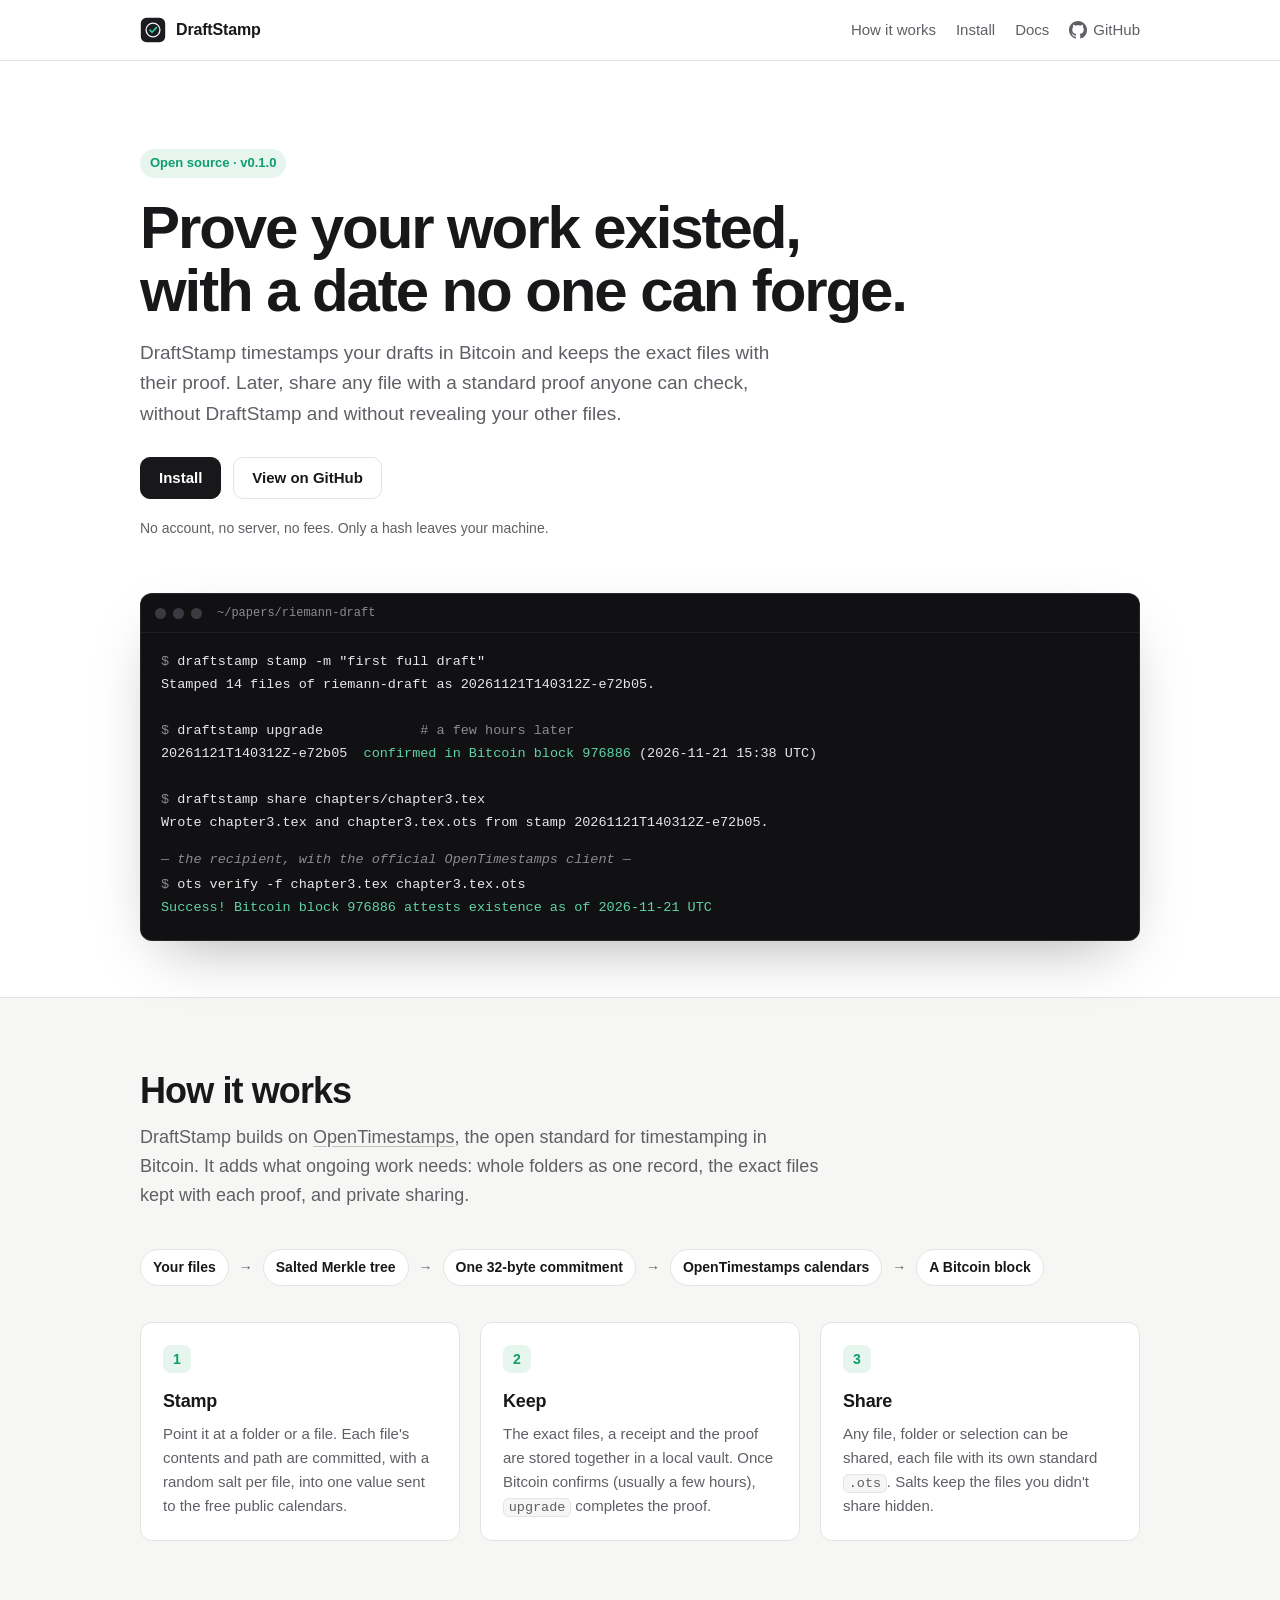
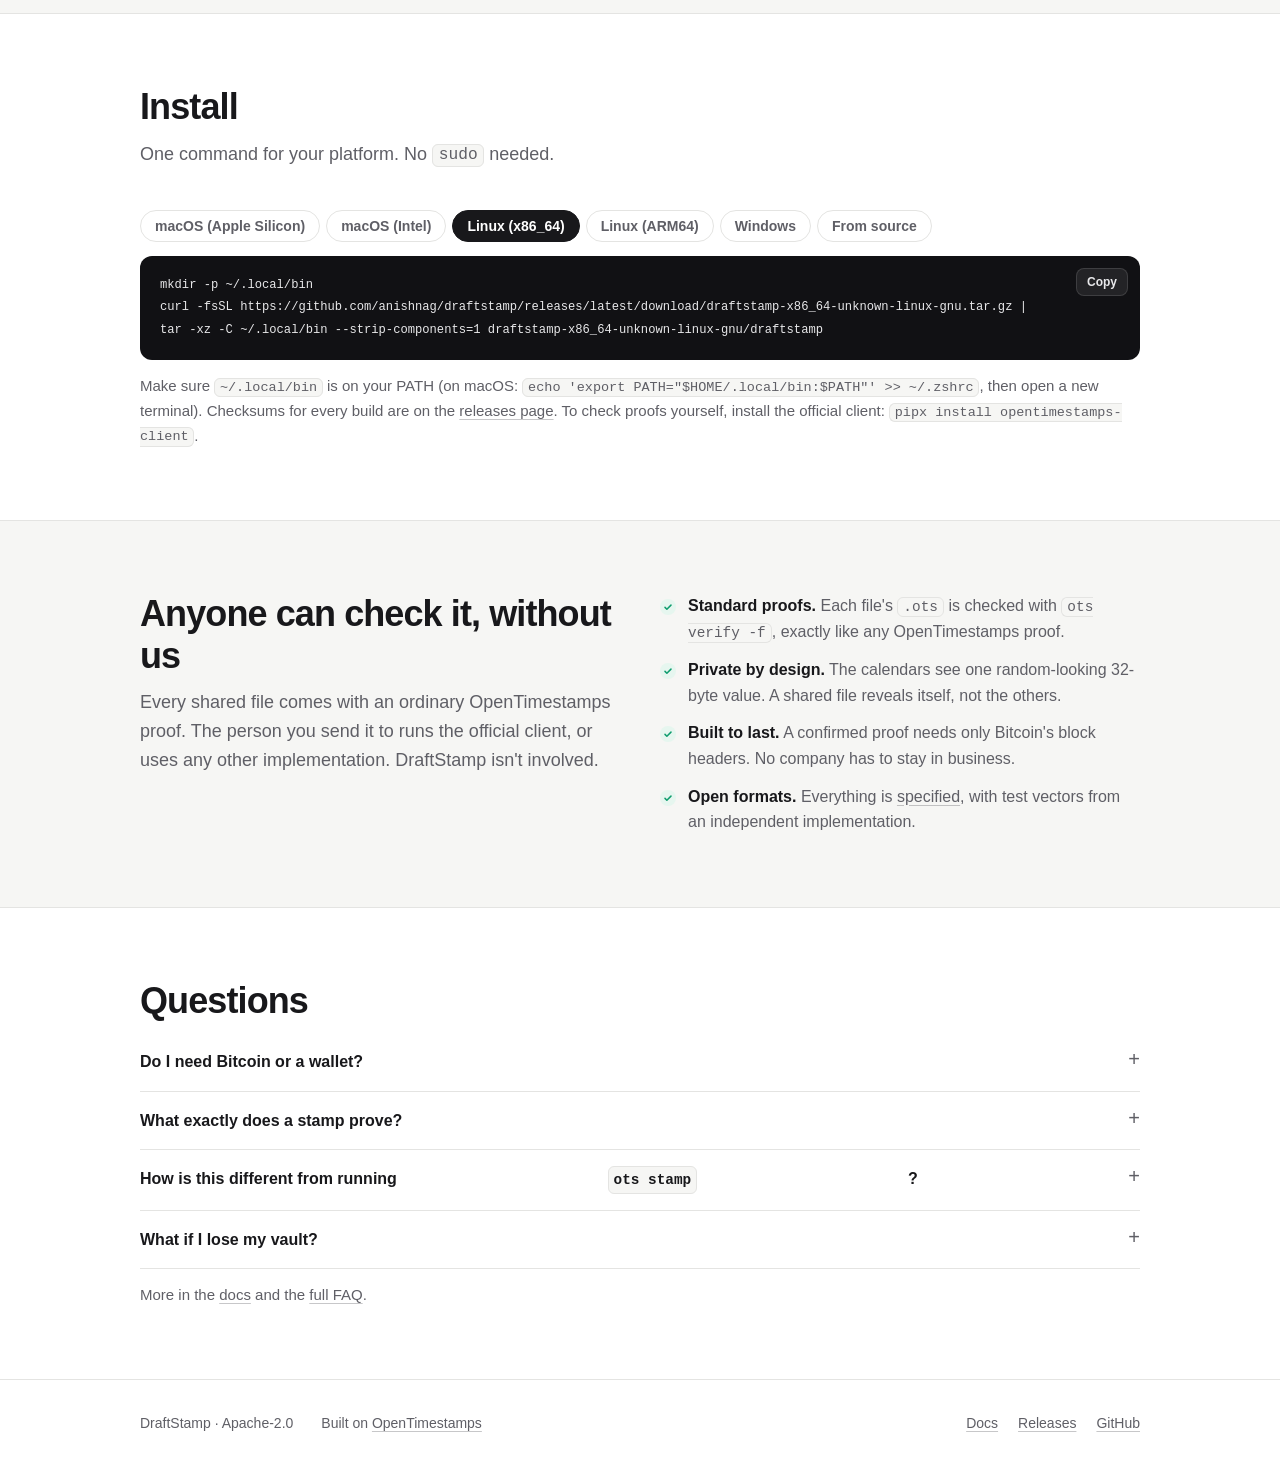
==== site/index.html @ 0631d702 "Website: a landing page and docs, published with GitHub Pages - site/index.html: what it does, a ter" ====
<!doctype html>
<html lang="en">
<head>
  <meta charset="utf-8">
  <meta name="viewport" content="width=device-width, initial-scale=1">
  <title>DraftStamp: prove your work existed</title>
  <meta name="description" content="DraftStamp timestamps your drafts in Bitcoin via OpenTimestamps, keeps the exact files with their proof, and lets you share any file with a standard .ots proof anyone can check.">
  <link rel="icon" href="icon.svg" type="image/svg+xml">
  <link rel="stylesheet" href="style.css">
</head>
<body>

<header class="site-header">
  <div class="wrap">
    <a class="brand" href="./">
      <img src="icon.svg" alt="" width="26" height="26">
      DraftStamp
    </a>
    <nav class="nav">
      <a href="#how" class="hide-sm">How it works</a>
      <a href="#install">Install</a>
      <a href="docs.html">Docs</a>
      <a class="gh" href="https://github.com/anishnag/draftstamp">
        <svg viewBox="0 0 16 16" fill="currentColor" aria-hidden="true"><path d="M8 0C3.58 0 0 3.58 0 8c0 3.54 2.29 6.53 5.47 7.59.4.07.55-.17.55-.38 0-.19-.01-.82-.01-1.49-2.01.37-2.53-.49-2.69-.94-.09-.23-.48-.94-.82-1.13-.28-.15-.68-.52-.01-.53.63-.01 1.08.58 1.23.82.72 1.21 1.87.87 2.33.66.07-.52.28-.87.51-1.07-1.78-.2-3.64-.89-3.64-3.95 0-.87.31-1.59.82-2.15-.08-.2-.36-1.02.08-2.12 0 0 .67-.21 2.2.82.64-.18 1.32-.27 2-.27.68 0 1.36.09 2 .27 1.53-1.04 2.2-.82 2.2-.82.44 1.1.16 1.92.08 2.12.51.56.82 1.27.82 2.15 0 3.07-1.87 3.75-3.65 3.95.29.25.54.73.54 1.48 0 1.07-.01 1.93-.01 2.2 0 .21.15.46.55.38A8.013 8.013 0 0016 8c0-4.42-3.58-8-8-8z"/></svg>
        <span class="gh-label">GitHub</span>
      </a>
    </nav>
  </div>
</header>

<main>
  <section class="hero">
    <div class="wrap">
      <div>
        <span class="eyebrow">Open source · v0.1.0</span>
        <h1>Prove your work existed,<br>with a date no one can forge.</h1>
        <p class="lede">DraftStamp timestamps your drafts in Bitcoin and keeps the exact files with their proof. Later, share any file with a standard proof anyone can check, without DraftStamp and without revealing your other files.</p>
        <div class="ctas">
          <a class="btn primary" href="#install">Install</a>
          <a class="btn" href="https://github.com/anishnag/draftstamp">View on GitHub</a>
        </div>
        <p class="fineprint">No account, no server, no fees. Only a hash leaves your machine.</p>
      </div>

      <div class="terminal" role="img" aria-label="A terminal session: stamping a project, upgrading the proof once Bitcoin confirms, sharing one file, and verifying it with the official OpenTimestamps client.">
        <div class="terminal-bar"><i></i><i></i><i></i><span>~/papers/riemann-draft</span></div>
<pre><span class="p">$ </span>draftstamp stamp -m "first full draft"
Stamped 14 files of riemann-draft as 20261121T140312Z-e72b05.

<span class="p">$ </span>draftstamp upgrade            <span class="c"># a few hours later</span>
20261121T140312Z-e72b05  <span class="ok">confirmed in Bitcoin block 976886</span> (2026-11-21 15:38 UTC)

<span class="p">$ </span>draftstamp share chapters/chapter3.tex
Wrote chapter3.tex and chapter3.tex.ots from stamp 20261121T140312Z-e72b05.
<span class="who">— the recipient, with the official OpenTimestamps client —</span><span class="p">$ </span>ots verify -f chapter3.tex chapter3.tex.ots
<span class="ok">Success! Bitcoin block 976886 attests existence as of 2026-11-21 UTC</span></pre>
      </div>
    </div>
  </section>

  <section class="soft" id="how">
    <div class="wrap">
      <h2>How it works</h2>
      <p class="section-lede">DraftStamp builds on <a href="https://opentimestamps.org">OpenTimestamps</a>, the open standard for timestamping in Bitcoin. It adds what ongoing work needs: whole folders as one record, the exact files kept with each proof, and private sharing.</p>
      <div class="flow" aria-label="Your files, a salted Merkle tree, one commitment, the OpenTimestamps calendars, a Bitcoin block">
        <span>Your files</span><b>→</b><span>Salted Merkle tree</span><b>→</b><span>One 32-byte commitment</span><b>→</b><span>OpenTimestamps calendars</span><b>→</b><span>A Bitcoin block</span>
      </div>
      <div class="grid-3">
        <div class="card">
          <div class="num">1</div>
          <h3>Stamp</h3>
          <p>Point it at a folder or a file. Each file's contents and path are committed, with a random salt per file, into one value sent to the free public calendars.</p>
        </div>
        <div class="card">
          <div class="num">2</div>
          <h3>Keep</h3>
          <p>The exact files, a receipt and the proof are stored together in a local vault. Once Bitcoin confirms (usually a few hours), <code>upgrade</code> completes the proof.</p>
        </div>
        <div class="card">
          <div class="num">3</div>
          <h3>Share</h3>
          <p>Any file, folder or selection can be shared, each file with its own standard <code>.ots</code>. Salts keep the files you didn't share hidden.</p>
        </div>
      </div>
    </div>
  </section>

  <section id="install">
    <div class="wrap">
      <h2>Install</h2>
      <p class="section-lede">One command for your platform. No <code>sudo</code> needed.</p>

      <div class="tabs" role="tablist" aria-label="Platform">
        <button class="tab" role="tab" data-panel="mac-arm">macOS (Apple Silicon)</button>
        <button class="tab" role="tab" data-panel="mac-intel">macOS (Intel)</button>
        <button class="tab" role="tab" data-panel="linux-x64">Linux (x86_64)</button>
        <button class="tab" role="tab" data-panel="linux-arm">Linux (ARM64)</button>
        <button class="tab" role="tab" data-panel="windows">Windows</button>
        <button class="tab" role="tab" data-panel="source">From source</button>
      </div>

      <div class="panel" id="mac-arm" role="tabpanel">
        <div class="codeblock"><button class="copy">Copy</button><pre><code>mkdir -p ~/.local/bin
curl -fsSL https://github.com/anishnag/draftstamp/releases/latest/download/draftstamp-aarch64-apple-darwin.tar.gz | tar -xz -C ~/.local/bin --strip-components=1 draftstamp-aarch64-apple-darwin/draftstamp</code></pre></div>
      </div>
      <div class="panel" id="mac-intel" role="tabpanel" hidden>
        <div class="codeblock"><button class="copy">Copy</button><pre><code>mkdir -p ~/.local/bin
curl -fsSL https://github.com/anishnag/draftstamp/releases/latest/download/draftstamp-x86_64-apple-darwin.tar.gz | tar -xz -C ~/.local/bin --strip-components=1 draftstamp-x86_64-apple-darwin/draftstamp</code></pre></div>
      </div>
      <div class="panel" id="linux-x64" role="tabpanel" hidden>
        <div class="codeblock"><button class="copy">Copy</button><pre><code>mkdir -p ~/.local/bin
curl -fsSL https://github.com/anishnag/draftstamp/releases/latest/download/draftstamp-x86_64-unknown-linux-gnu.tar.gz | tar -xz -C ~/.local/bin --strip-components=1 draftstamp-x86_64-unknown-linux-gnu/draftstamp</code></pre></div>
      </div>
      <div class="panel" id="linux-arm" role="tabpanel" hidden>
        <div class="codeblock"><button class="copy">Copy</button><pre><code>mkdir -p ~/.local/bin
curl -fsSL https://github.com/anishnag/draftstamp/releases/latest/download/draftstamp-aarch64-unknown-linux-gnu.tar.gz | tar -xz -C ~/.local/bin --strip-components=1 draftstamp-aarch64-unknown-linux-gnu/draftstamp</code></pre></div>
      </div>
      <div class="panel" id="windows" role="tabpanel" hidden>
        <p class="note" style="margin-top:0">Download <a href="https://github.com/anishnag/draftstamp/releases/latest/download/draftstamp-x86_64-pc-windows-msvc.zip">draftstamp-x86_64-pc-windows-msvc.zip</a>, unzip it, and put <code>draftstamp.exe</code> in a folder on your PATH.</p>
      </div>
      <div class="panel" id="source" role="tabpanel" hidden>
        <div class="codeblock"><button class="copy">Copy</button><pre><code>cargo install --locked --git https://github.com/anishnag/draftstamp draftstamp-cli</code></pre></div>
        <p class="note">Needs Rust 1.89 or newer.</p>
      </div>

      <p class="note">Make sure <code>~/.local/bin</code> is on your PATH (on macOS: <code>echo 'export PATH="$HOME/.local/bin:$PATH"' &gt;&gt; ~/.zshrc</code>, then open a new terminal). Checksums for every build are on the <a href="https://github.com/anishnag/draftstamp/releases/latest">releases page</a>. To check proofs yourself, install the official client: <code>pipx install opentimestamps-client</code>.</p>
    </div>
  </section>

  <section class="soft">
    <div class="wrap split">
      <div>
        <h2>Anyone can check it, without us</h2>
        <p class="section-lede" style="margin-bottom:0">Every shared file comes with an ordinary OpenTimestamps proof. The person you send it to runs the official client, or uses any other implementation. DraftStamp isn't involved.</p>
      </div>
      <ul class="checks">
        <li><strong>Standard proofs.</strong> Each file's <code>.ots</code> is checked with <code>ots verify -f</code>, exactly like any OpenTimestamps proof.</li>
        <li><strong>Private by design.</strong> The calendars see one random-looking 32-byte value. A shared file reveals itself, not the others.</li>
        <li><strong>Built to last.</strong> A confirmed proof needs only Bitcoin's block headers. No company has to stay in business.</li>
        <li><strong>Open formats.</strong> Everything is <a href="https://github.com/anishnag/draftstamp/tree/main/spec">specified</a>, with test vectors from an independent implementation.</li>
      </ul>
    </div>
  </section>

  <section>
    <div class="wrap">
      <h2>Questions</h2>
      <details>
        <summary>Do I need Bitcoin or a wallet?</summary>
        <p>No. The OpenTimestamps calendars are free public services that batch everyone's timestamps into Bitcoin transactions they pay for.</p>
      </details>
      <details>
        <summary>What exactly does a stamp prove?</summary>
        <p>That these exact bytes existed by the time of a Bitcoin block, give or take a couple of hours. It shows possession at a time, not authorship.</p>
      </details>
      <details>
        <summary>How is this different from running <code>ots stamp</code>?</summary>
        <p>DraftStamp's proofs work with the official client. It adds the workflow around them: whole folders as one record with each file's path bound in, the exact files kept with each proof, project history, and private sharing of any file or folder.</p>
      </details>
      <details>
        <summary>What if I lose my vault?</summary>
        <p>You lose the proofs you hadn't shared or exported, since a proof is only useful next to the exact files. Keep <code>~/.dsvault</code> in your backups.</p>
      </details>
      <p class="note">More in the <a href="docs.html">docs</a> and the <a href="https://github.com/anishnag/draftstamp/blob/main/docs/FAQ.md">full FAQ</a>.</p>
    </div>
  </section>
</main>

<footer class="site-footer">
  <div class="wrap">
    <span>DraftStamp · Apache-2.0</span>
    <span>Built on <a href="https://opentimestamps.org">OpenTimestamps</a></span>
    <div class="right">
      <a href="docs.html">Docs</a>
      <a href="https://github.com/anishnag/draftstamp/releases/latest">Releases</a>
      <a href="https://github.com/anishnag/draftstamp">GitHub</a>
    </div>
  </div>
</footer>

<script src="site.js"></script>
</body>
</html>
---- site/style.css ----
/* DraftStamp site: no external fonts, scripts or trackers. */

:root {
  --bg: #ffffff;
  --bg-soft: #f6f6f4;
  --fg: #18181b;
  --muted: #5f5f66;
  --line: #e4e4e2;
  --accent: #0f9d6e;
  --accent-soft: #e6f6ef;
  --code-bg: #111114;
  --code-fg: #e8e8ea;
  --code-muted: #8a8a93;
  --code-ok: #5fd3a5;
  --radius: 12px;
  --sans: ui-sans-serif, -apple-system, BlinkMacSystemFont, "Segoe UI", Inter, Roboto, "Helvetica Neue", Arial, sans-serif;
  --mono: ui-monospace, "SF Mono", SFMono-Regular, Menlo, Consolas, "Liberation Mono", monospace;
  color-scheme: light;
}

@media (prefers-color-scheme: dark) {
  :root {
    --bg: #0d0d0f;
    --bg-soft: #151518;
    --fg: #ececee;
    --muted: #a0a0a8;
    --line: #26262b;
    --accent: #3ccf96;
    --accent-soft: #10261d;
    --code-bg: #0a0a0c;
    color-scheme: dark;
  }
}

* { box-sizing: border-box; }

html { -webkit-text-size-adjust: 100%; scroll-behavior: smooth; }

body {
  margin: 0;
  background: var(--bg);
  color: var(--fg);
  font: 16px/1.6 var(--sans);
  -webkit-font-smoothing: antialiased;
}

a { color: inherit; text-decoration-color: color-mix(in srgb, currentColor 35%, transparent); text-underline-offset: 3px; }
a:hover { text-decoration-color: currentColor; }

code, pre, kbd { font-family: var(--mono); font-size: 0.9em; }
:not(pre) > code { background: var(--bg-soft); border: 1px solid var(--line); border-radius: 6px; padding: 0.08em 0.35em; }

.wrap { max-width: 1040px; margin: 0 auto; padding: 0 20px; }

/* Header */
.site-header {
  position: sticky; top: 0; z-index: 10;
  background: color-mix(in srgb, var(--bg) 85%, transparent);
  backdrop-filter: saturate(180%) blur(12px);
  border-bottom: 1px solid var(--line);
}
.site-header .wrap { display: flex; align-items: center; gap: 24px; height: 60px; }
.brand { display: flex; align-items: center; gap: 10px; font-weight: 650; letter-spacing: -0.01em; text-decoration: none; }
.brand svg { width: 26px; height: 26px; }
.nav { display: flex; gap: 20px; margin-left: auto; align-items: center; font-size: 15px; }
.nav a { text-decoration: none; color: var(--muted); }
.nav a:hover, .nav a[aria-current="page"] { color: var(--fg); }
.gh { display: inline-flex; align-items: center; gap: 6px; }
.gh svg { width: 18px; height: 18px; }

/* Buttons */
.btn {
  display: inline-flex; align-items: center; gap: 8px;
  height: 42px; padding: 0 18px; border-radius: 10px;
  font-weight: 600; font-size: 15px; text-decoration: none;
  border: 1px solid var(--line); background: var(--bg);
}
.btn.primary { background: var(--fg); color: var(--bg); border-color: var(--fg); }
.btn:hover { filter: brightness(1.06); }
.btn svg { width: 18px; height: 18px; }

/* Hero */
.hero { padding: 88px 0 56px; }
.hero .wrap { display: grid; grid-template-columns: minmax(0, 1fr); gap: 40px; }
.eyebrow { display: inline-flex; align-items: center; gap: 8px; font-size: 13px; font-weight: 600; color: var(--accent); background: var(--accent-soft); padding: 4px 10px; border-radius: 999px; }
h1 { font-size: clamp(38px, 6vw, 60px); line-height: 1.05; letter-spacing: -0.035em; margin: 18px 0 16px; font-weight: 750; }
.lede { font-size: 19px; color: var(--muted); max-width: 640px; margin: 0 0 28px; }
.ctas { display: flex; flex-wrap: wrap; gap: 12px; }
.fineprint { font-size: 14px; color: var(--muted); margin-top: 18px; }

/* Terminal */
.terminal {
  background: var(--code-bg); color: var(--code-fg);
  border-radius: var(--radius); overflow: hidden;
  border: 1px solid color-mix(in srgb, var(--code-fg) 10%, transparent);
  box-shadow: 0 24px 60px -24px rgba(0,0,0,0.35);
}
.terminal-bar { display: flex; align-items: center; gap: 7px; padding: 12px 14px; border-bottom: 1px solid rgba(255,255,255,0.06); }
.terminal-bar i { width: 11px; height: 11px; border-radius: 50%; background: #3a3a40; display: block; }
.terminal-bar span { margin-left: 8px; font: 12px var(--mono); color: var(--code-muted); }
.terminal pre { margin: 0; padding: 18px 20px 20px; overflow-x: auto; font-size: 13.5px; line-height: 1.7; }
.terminal .p { color: var(--code-muted); user-select: none; }
.terminal .c { color: var(--code-muted); }
.terminal .ok { color: var(--code-ok); }
.terminal .who { display: block; margin: 14px 0 2px; color: var(--code-muted); font-style: italic; }

/* Sections */
section { padding: 72px 0; }
section.soft { background: var(--bg-soft); border-top: 1px solid var(--line); border-bottom: 1px solid var(--line); }
h2 { font-size: clamp(28px, 4vw, 36px); letter-spacing: -0.025em; line-height: 1.15; margin: 0 0 12px; }
.section-lede { color: var(--muted); font-size: 18px; max-width: 680px; margin: 0 0 40px; }
h3 { font-size: 18px; margin: 0 0 6px; letter-spacing: -0.01em; }

.grid-3 { display: grid; grid-template-columns: repeat(3, minmax(0, 1fr)); gap: 20px; }
.card { background: var(--bg); border: 1px solid var(--line); border-radius: var(--radius); padding: 22px; }
.card p { margin: 0; color: var(--muted); font-size: 15px; }
.card .num { display: inline-grid; place-items: center; width: 28px; height: 28px; border-radius: 8px; background: var(--accent-soft); color: var(--accent); font-weight: 700; font-size: 14px; margin-bottom: 14px; }

/* Flow diagram */
.flow { display: flex; flex-wrap: wrap; align-items: center; gap: 10px; margin: 0 0 36px; font-size: 14px; }
.flow span { border: 1px solid var(--line); background: var(--bg); border-radius: 999px; padding: 6px 12px; font-weight: 550; }
.flow b { color: var(--muted); font-weight: 400; }

/* Install */
.tabs { display: flex; flex-wrap: wrap; gap: 6px; margin-bottom: 14px; }
.tab {
  font: 600 14px var(--sans); color: var(--muted); cursor: pointer;
  background: transparent; border: 1px solid var(--line); border-radius: 999px; padding: 7px 14px;
}
.tab[aria-selected="true"] { color: var(--bg); background: var(--fg); border-color: var(--fg); }
.panel[hidden] { display: none; }

.codeblock { position: relative; }
.codeblock pre {
  margin: 0; background: var(--code-bg); color: var(--code-fg);
  border-radius: var(--radius); padding: 18px 20px; padding-right: 92px;
  font-size: 13.5px; line-height: 1.7;
  /* Wrap long commands on screen; copying still yields one line. */
  white-space: pre-wrap; overflow-wrap: break-word;
}
.copy {
  position: absolute; top: 12px; right: 12px;
  font: 600 12px var(--sans); color: var(--code-fg); cursor: pointer;
  background: rgba(255,255,255,0.08); border: 1px solid rgba(255,255,255,0.12);
  border-radius: 8px; padding: 6px 10px;
}
.copy:hover { background: rgba(255,255,255,0.14); }
.note { color: var(--muted); font-size: 15px; margin: 14px 0 0; }

/* Two columns */
.split { display: grid; grid-template-columns: repeat(2, minmax(0, 1fr)); gap: 40px; align-items: start; }
ul.checks { list-style: none; padding: 0; margin: 0; display: grid; gap: 12px; }
ul.checks li { padding-left: 28px; position: relative; color: var(--muted); }
ul.checks li strong { color: var(--fg); font-weight: 600; }
ul.checks li::before {
  content: ""; position: absolute; left: 0; top: 6px; width: 16px; height: 16px; border-radius: 50%;
  background: var(--accent-soft) url("data:image/svg+xml,%3Csvg xmlns='http://www.w3.org/2000/svg' viewBox='0 0 16 16'%3E%3Cpath d='M4 8.5l2.5 2.5L12 5.5' fill='none' stroke='%230f9d6e' stroke-width='2' stroke-linecap='round' stroke-linejoin='round'/%3E%3C/svg%3E") center/12px no-repeat;
}

/* FAQ */
details { border-bottom: 1px solid var(--line); padding: 16px 0; }
details summary { cursor: pointer; font-weight: 600; list-style: none; display: flex; justify-content: space-between; gap: 16px; }
details summary::-webkit-details-marker { display: none; }
details summary::after { content: "+"; color: var(--muted); font-weight: 400; font-size: 20px; line-height: 1; }
details[open] summary::after { content: "–"; }
details p { color: var(--muted); margin: 10px 0 0; }

/* Footer */
.site-footer { border-top: 1px solid var(--line); padding: 32px 0 48px; color: var(--muted); font-size: 14px; }
.site-footer .wrap { display: flex; flex-wrap: wrap; gap: 16px 28px; align-items: center; }
.site-footer .right { margin-left: auto; display: flex; gap: 20px; }

/* Docs layout */
.docs { display: grid; grid-template-columns: 220px minmax(0, 1fr); gap: 48px; padding: 48px 0 80px; }
.toc { position: sticky; top: 84px; align-self: start; font-size: 14px; }
.toc p { font-size: 12px; font-weight: 700; text-transform: uppercase; letter-spacing: 0.06em; color: var(--muted); margin: 0 0 10px; }
.toc a { display: block; padding: 5px 0; color: var(--muted); text-decoration: none; }
.toc a:hover { color: var(--fg); }
.prose { min-width: 0; }
.prose h1 { font-size: 40px; margin-top: 0; }
.prose h2 { font-size: 26px; margin: 56px 0 12px; padding-top: 8px; scroll-margin-top: 80px; }
.prose h3 { margin: 28px 0 8px; }
.prose p, .prose li { color: var(--muted); }
.prose p strong, .prose li strong { color: var(--fg); }
.prose pre { background: var(--code-bg); color: var(--code-fg); border-radius: var(--radius); padding: 16px 18px; overflow-x: auto; font-size: 13.5px; line-height: 1.65; }
table { width: 100%; border-collapse: collapse; font-size: 14.5px; margin: 16px 0; display: block; overflow-x: auto; }
th, td { text-align: left; padding: 10px 12px; border-bottom: 1px solid var(--line); vertical-align: top; }
th { font-weight: 600; white-space: nowrap; }
td code { white-space: nowrap; }
.callout { border: 1px solid var(--line); border-left: 3px solid var(--accent); background: var(--bg-soft); border-radius: 8px; padding: 14px 16px; margin: 18px 0; }
.callout p { margin: 0; }

@media (max-width: 860px) {
  .grid-3, .split { grid-template-columns: minmax(0, 1fr); }
  .docs { grid-template-columns: minmax(0, 1fr); gap: 24px; }
  .gh-label { display: none; }
  .nav { gap: 16px; }
  .toc { position: static; }
  .nav .hide-sm { display: none; }
  .hero { padding: 56px 0 40px; }
}
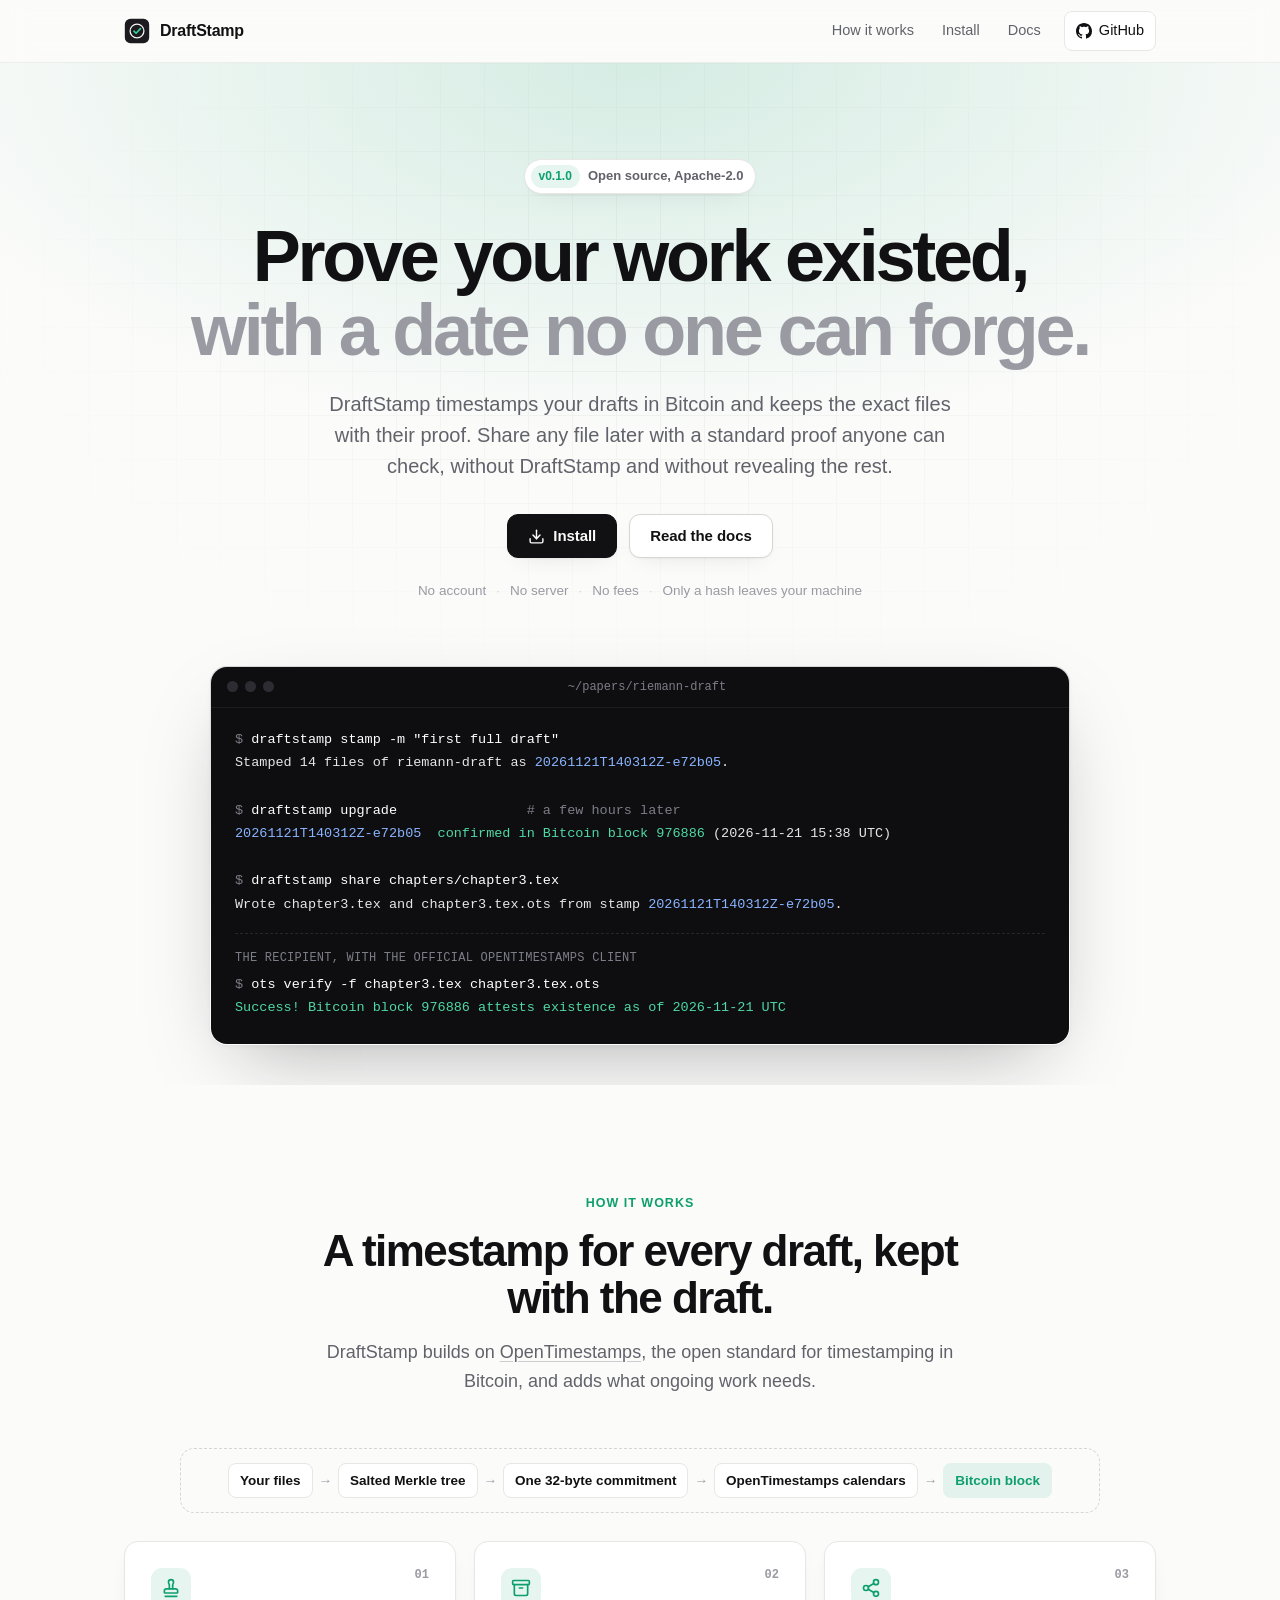
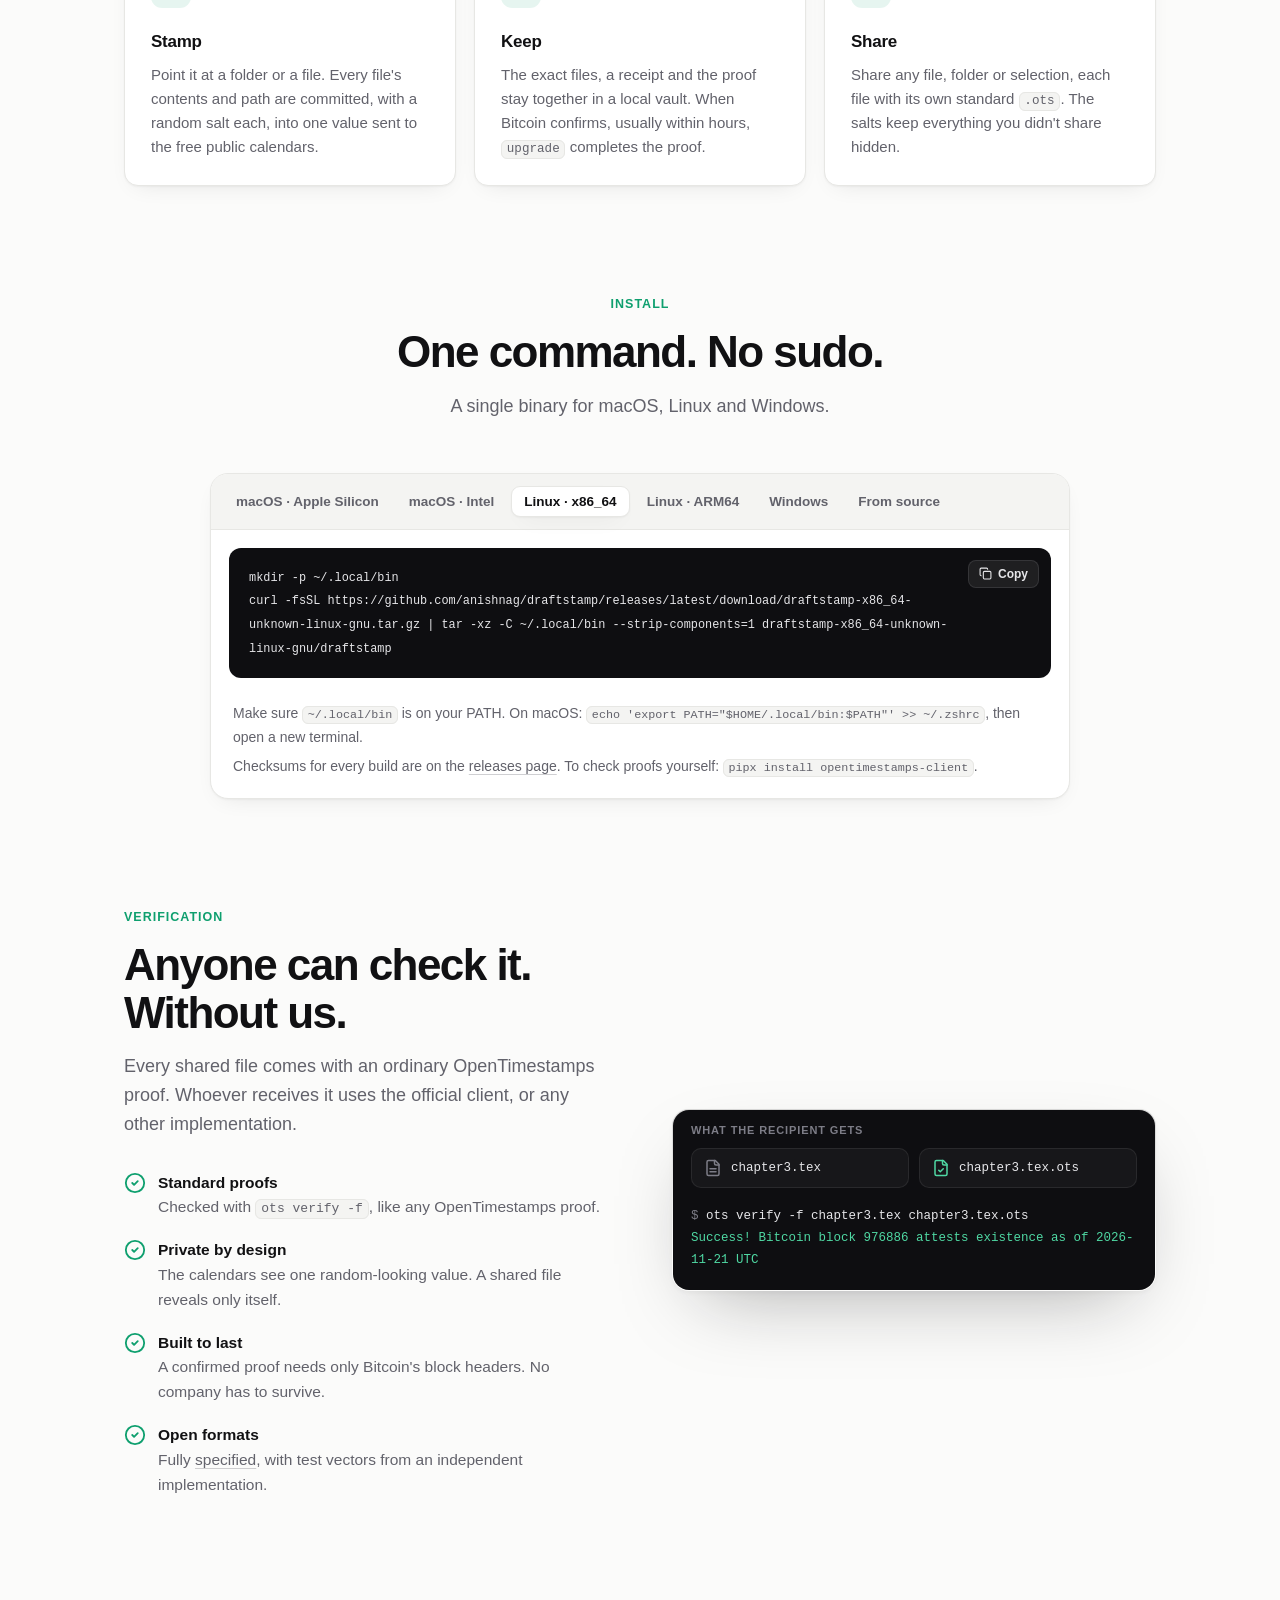
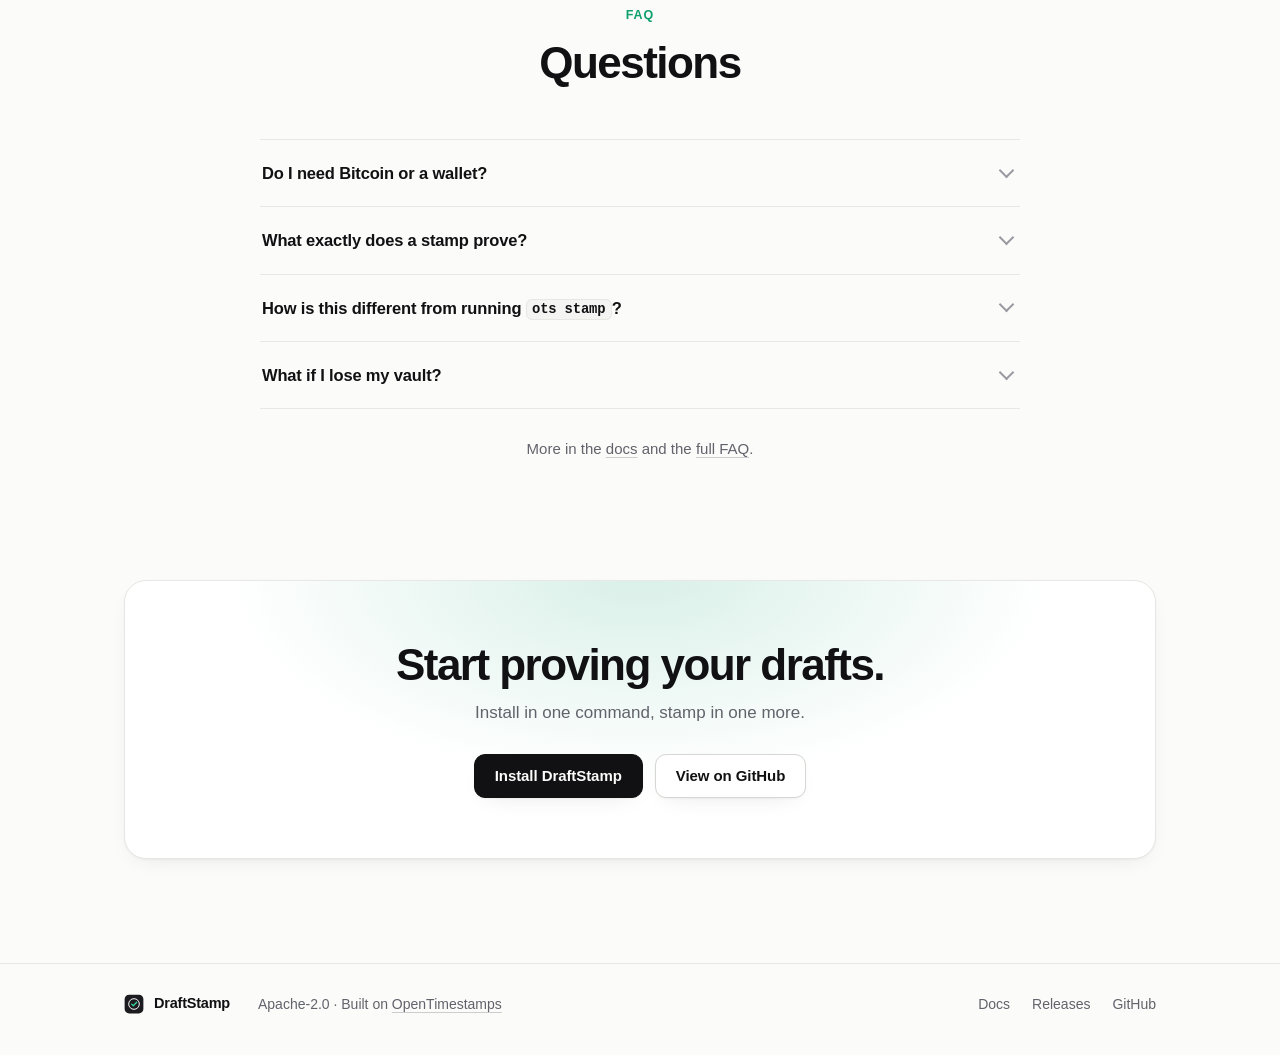
==== commit 4d744d1d: "Website: a cleaner, more modern design Centered hero with a soft glow and grid, the terminal as the " ====
--- a/site/index.html
+++ b/site/index.html
@@ -12,15 +12,12 @@
 
 <header class="site-header">
   <div class="wrap">
-    <a class="brand" href="./">
-      <img src="icon.svg" alt="" width="26" height="26">
-      DraftStamp
-    </a>
+    <a class="brand" href="./"><img src="icon.svg" alt="">DraftStamp</a>
     <nav class="nav">
       <a href="#how" class="hide-sm">How it works</a>
       <a href="#install">Install</a>
       <a href="docs.html">Docs</a>
-      <a class="gh" href="https://github.com/anishnag/draftstamp">
+      <a class="gh" href="https://github.com/anishnag/draftstamp" aria-label="GitHub">
         <svg viewBox="0 0 16 16" fill="currentColor" aria-hidden="true"><path d="M8 0C3.58 0 0 3.58 0 8c0 3.54 2.29 6.53 5.47 7.59.4.07.55-.17.55-.38 0-.19-.01-.82-.01-1.49-2.01.37-2.53-.49-2.69-.94-.09-.23-.48-.94-.82-1.13-.28-.15-.68-.52-.01-.53.63-.01 1.08.58 1.23.82.72 1.21 1.87.87 2.33.66.07-.52.28-.87.51-1.07-1.78-.2-3.64-.89-3.64-3.95 0-.87.31-1.59.82-2.15-.08-.2-.36-1.02.08-2.12 0 0 .67-.21 2.2.82.64-.18 1.32-.27 2-.27.68 0 1.36.09 2 .27 1.53-1.04 2.2-.82 2.2-.82.44 1.1.16 1.92.08 2.12.51.56.82 1.27.82 2.15 0 3.07-1.87 3.75-3.65 3.95.29.25.54.73.54 1.48 0 1.07-.01 1.93-.01 2.2 0 .21.15.46.55.38A8.013 8.013 0 0016 8c0-4.42-3.58-8-8-8z"/></svg>
         <span class="gh-label">GitHub</span>
       </a>
@@ -31,145 +28,199 @@
 <main>
   <section class="hero">
     <div class="wrap">
-      <div>
-        <span class="eyebrow">Open source · v0.1.0</span>
-        <h1>Prove your work existed,<br>with a date no one can forge.</h1>
-        <p class="lede">DraftStamp timestamps your drafts in Bitcoin and keeps the exact files with their proof. Later, share any file with a standard proof anyone can check, without DraftStamp and without revealing your other files.</p>
-        <div class="ctas">
-          <a class="btn primary" href="#install">Install</a>
-          <a class="btn" href="https://github.com/anishnag/draftstamp">View on GitHub</a>
-        </div>
-        <p class="fineprint">No account, no server, no fees. Only a hash leaves your machine.</p>
-      </div>
-
-      <div class="terminal" role="img" aria-label="A terminal session: stamping a project, upgrading the proof once Bitcoin confirms, sharing one file, and verifying it with the official OpenTimestamps client.">
-        <div class="terminal-bar"><i></i><i></i><i></i><span>~/papers/riemann-draft</span></div>
-<pre><span class="p">$ </span>draftstamp stamp -m "first full draft"
-Stamped 14 files of riemann-draft as 20261121T140312Z-e72b05.
-
-<span class="p">$ </span>draftstamp upgrade            <span class="c"># a few hours later</span>
-20261121T140312Z-e72b05  <span class="ok">confirmed in Bitcoin block 976886</span> (2026-11-21 15:38 UTC)
-
-<span class="p">$ </span>draftstamp share chapters/chapter3.tex
-Wrote chapter3.tex and chapter3.tex.ots from stamp 20261121T140312Z-e72b05.
-<span class="who">— the recipient, with the official OpenTimestamps client —</span><span class="p">$ </span>ots verify -f chapter3.tex chapter3.tex.ots
+      <a class="pill" href="https://github.com/anishnag/draftstamp/releases/latest"><b>v0.1.0</b> Open source, Apache-2.0</a>
+      <h1>Prove your work existed,<br><span class="soft">with a date no one can forge.</span></h1>
+      <p class="lede">DraftStamp timestamps your drafts in Bitcoin and keeps the exact files with their proof. Share any file later with a standard proof anyone can check, without DraftStamp and without revealing the rest.</p>
+      <div class="ctas">
+        <a class="btn primary" href="#install">
+          <svg viewBox="0 0 24 24" fill="none" stroke="currentColor" stroke-width="2" stroke-linecap="round" stroke-linejoin="round" aria-hidden="true"><path d="M21 15v4a2 2 0 0 1-2 2H5a2 2 0 0 1-2-2v-4"/><polyline points="7 10 12 15 17 10"/><line x1="12" x2="12" y1="15" y2="3"/></svg>
+          Install
+        </a>
+        <a class="btn" href="docs.html">Read the docs</a>
+      </div>
+      <p class="fineprint"><span>No account</span><span>No server</span><span>No fees</span><span>Only a hash leaves your machine</span></p>
+
+      <div class="terminal-wrap">
+        <div class="terminal" role="img" aria-label="A terminal session: stamping a project, upgrading the proof once Bitcoin confirms, sharing one file, and the recipient verifying it with the official OpenTimestamps client.">
+          <div class="terminal-bar"><i></i><i></i><i></i><span>~/papers/riemann-draft</span></div>
+<pre><span class="p">$ </span><span class="cmd">draftstamp stamp -m "first full draft"</span>
+Stamped 14 files of riemann-draft as <span class="id">20261121T140312Z-e72b05</span>.
+
+<span class="p">$ </span><span class="cmd">draftstamp upgrade</span>                <span class="c"># a few hours later</span>
+<span class="id">20261121T140312Z-e72b05</span>  <span class="ok">confirmed in Bitcoin block 976886</span> (2026-11-21 15:38 UTC)
+
+<span class="p">$ </span><span class="cmd">draftstamp share chapters/chapter3.tex</span>
+Wrote chapter3.tex and chapter3.tex.ots from stamp <span class="id">20261121T140312Z-e72b05</span>.
+<span class="who">THE RECIPIENT, WITH THE OFFICIAL OPENTIMESTAMPS CLIENT</span><span class="p">$ </span><span class="cmd">ots verify -f chapter3.tex chapter3.tex.ots</span>
 <span class="ok">Success! Bitcoin block 976886 attests existence as of 2026-11-21 UTC</span></pre>
-      </div>
-    </div>
-  </section>
-
-  <section class="soft" id="how">
-    <div class="wrap">
-      <h2>How it works</h2>
-      <p class="section-lede">DraftStamp builds on <a href="https://opentimestamps.org">OpenTimestamps</a>, the open standard for timestamping in Bitcoin. It adds what ongoing work needs: whole folders as one record, the exact files kept with each proof, and private sharing.</p>
-      <div class="flow" aria-label="Your files, a salted Merkle tree, one commitment, the OpenTimestamps calendars, a Bitcoin block">
-        <span>Your files</span><b>→</b><span>Salted Merkle tree</span><b>→</b><span>One 32-byte commitment</span><b>→</b><span>OpenTimestamps calendars</span><b>→</b><span>A Bitcoin block</span>
-      </div>
-      <div class="grid-3">
-        <div class="card">
-          <div class="num">1</div>
+        </div>
+      </div>
+    </div>
+  </section>
+
+  <section id="how">
+    <div class="wrap">
+      <div class="section-head center">
+        <span class="label">How it works</span>
+        <h2>A timestamp for every draft, kept with the draft.</h2>
+        <p>DraftStamp builds on <a class="link" href="https://opentimestamps.org">OpenTimestamps</a>, the open standard for timestamping in Bitcoin, and adds what ongoing work needs.</p>
+      </div>
+
+      <div class="pipeline" aria-label="Your files, a salted Merkle tree, one commitment, the OpenTimestamps calendars, a Bitcoin block">
+        <span>Your files</span><i>→</i><span>Salted Merkle tree</span><i>→</i><span>One 32-byte commitment</span><i>→</i><span>OpenTimestamps calendars</span><i>→</i><span class="btc">Bitcoin block</span>
+      </div>
+
+      <div class="steps">
+        <div class="step">
+          <span class="n">01</span>
+          <div class="icon"><svg viewBox="0 0 24 24" fill="none" stroke="currentColor" stroke-width="2" stroke-linecap="round" stroke-linejoin="round" aria-hidden="true"><path d="M5 22h14"/><path d="M19.27 13.73A2.5 2.5 0 0 0 17.5 13h-11A2.5 2.5 0 0 0 4 15.5V17a1 1 0 0 0 1 1h14a1 1 0 0 0 1-1v-1.5c0-.66-.26-1.3-.73-1.77Z"/><path d="M14 13V8.5C14 7 15 7 15 5a3 3 0 0 0-3-3c-1.66 0-3 1-3 3s1 2 1 3.5V13"/></svg></div>
           <h3>Stamp</h3>
-          <p>Point it at a folder or a file. Each file's contents and path are committed, with a random salt per file, into one value sent to the free public calendars.</p>
-        </div>
-        <div class="card">
-          <div class="num">2</div>
+          <p>Point it at a folder or a file. Every file's contents and path are committed, with a random salt each, into one value sent to the free public calendars.</p>
+        </div>
+        <div class="step">
+          <span class="n">02</span>
+          <div class="icon"><svg viewBox="0 0 24 24" fill="none" stroke="currentColor" stroke-width="2" stroke-linecap="round" stroke-linejoin="round" aria-hidden="true"><rect width="20" height="5" x="2" y="3" rx="1"/><path d="M4 8v11a2 2 0 0 0 2 2h12a2 2 0 0 0 2-2V8"/><path d="M10 12h4"/></svg></div>
           <h3>Keep</h3>
-          <p>The exact files, a receipt and the proof are stored together in a local vault. Once Bitcoin confirms (usually a few hours), <code>upgrade</code> completes the proof.</p>
-        </div>
-        <div class="card">
-          <div class="num">3</div>
+          <p>The exact files, a receipt and the proof stay together in a local vault. When Bitcoin confirms, usually within hours, <code>upgrade</code> completes the proof.</p>
+        </div>
+        <div class="step">
+          <span class="n">03</span>
+          <div class="icon"><svg viewBox="0 0 24 24" fill="none" stroke="currentColor" stroke-width="2" stroke-linecap="round" stroke-linejoin="round" aria-hidden="true"><circle cx="18" cy="5" r="3"/><circle cx="6" cy="12" r="3"/><circle cx="18" cy="19" r="3"/><line x1="8.59" x2="15.42" y1="13.51" y2="17.49"/><line x1="15.41" x2="8.59" y1="6.51" y2="10.49"/></svg></div>
           <h3>Share</h3>
-          <p>Any file, folder or selection can be shared, each file with its own standard <code>.ots</code>. Salts keep the files you didn't share hidden.</p>
-        </div>
-      </div>
-    </div>
-  </section>
-
-  <section id="install">
-    <div class="wrap">
-      <h2>Install</h2>
-      <p class="section-lede">One command for your platform. No <code>sudo</code> needed.</p>
-
-      <div class="tabs" role="tablist" aria-label="Platform">
-        <button class="tab" role="tab" data-panel="mac-arm">macOS (Apple Silicon)</button>
-        <button class="tab" role="tab" data-panel="mac-intel">macOS (Intel)</button>
-        <button class="tab" role="tab" data-panel="linux-x64">Linux (x86_64)</button>
-        <button class="tab" role="tab" data-panel="linux-arm">Linux (ARM64)</button>
-        <button class="tab" role="tab" data-panel="windows">Windows</button>
-        <button class="tab" role="tab" data-panel="source">From source</button>
-      </div>
-
-      <div class="panel" id="mac-arm" role="tabpanel">
-        <div class="codeblock"><button class="copy">Copy</button><pre><code>mkdir -p ~/.local/bin
+          <p>Share any file, folder or selection, each file with its own standard <code>.ots</code>. The salts keep everything you didn't share hidden.</p>
+        </div>
+      </div>
+    </div>
+  </section>
+
+  <section id="install" style="padding-top:0">
+    <div class="wrap">
+      <div class="section-head center">
+        <span class="label">Install</span>
+        <h2>One command. No sudo.</h2>
+        <p>A single binary for macOS, Linux and Windows.</p>
+      </div>
+
+      <div class="install">
+        <div class="install-head">
+          <div class="tabs" role="tablist" aria-label="Platform">
+            <button class="tab" role="tab" data-panel="mac-arm">macOS · Apple Silicon</button>
+            <button class="tab" role="tab" data-panel="mac-intel">macOS · Intel</button>
+            <button class="tab" role="tab" data-panel="linux-x64">Linux · x86_64</button>
+            <button class="tab" role="tab" data-panel="linux-arm">Linux · ARM64</button>
+            <button class="tab" role="tab" data-panel="windows">Windows</button>
+            <button class="tab" role="tab" data-panel="source">From source</button>
+          </div>
+        </div>
+        <div class="install-body">
+          <div class="panel" id="mac-arm" role="tabpanel">
+            <div class="codeblock"><pre><code>mkdir -p ~/.local/bin
 curl -fsSL https://github.com/anishnag/draftstamp/releases/latest/download/draftstamp-aarch64-apple-darwin.tar.gz | tar -xz -C ~/.local/bin --strip-components=1 draftstamp-aarch64-apple-darwin/draftstamp</code></pre></div>
-      </div>
-      <div class="panel" id="mac-intel" role="tabpanel" hidden>
-        <div class="codeblock"><button class="copy">Copy</button><pre><code>mkdir -p ~/.local/bin
+          </div>
+          <div class="panel" id="mac-intel" role="tabpanel" hidden>
+            <div class="codeblock"><pre><code>mkdir -p ~/.local/bin
 curl -fsSL https://github.com/anishnag/draftstamp/releases/latest/download/draftstamp-x86_64-apple-darwin.tar.gz | tar -xz -C ~/.local/bin --strip-components=1 draftstamp-x86_64-apple-darwin/draftstamp</code></pre></div>
-      </div>
-      <div class="panel" id="linux-x64" role="tabpanel" hidden>
-        <div class="codeblock"><button class="copy">Copy</button><pre><code>mkdir -p ~/.local/bin
+          </div>
+          <div class="panel" id="linux-x64" role="tabpanel" hidden>
+            <div class="codeblock"><pre><code>mkdir -p ~/.local/bin
 curl -fsSL https://github.com/anishnag/draftstamp/releases/latest/download/draftstamp-x86_64-unknown-linux-gnu.tar.gz | tar -xz -C ~/.local/bin --strip-components=1 draftstamp-x86_64-unknown-linux-gnu/draftstamp</code></pre></div>
-      </div>
-      <div class="panel" id="linux-arm" role="tabpanel" hidden>
-        <div class="codeblock"><button class="copy">Copy</button><pre><code>mkdir -p ~/.local/bin
+          </div>
+          <div class="panel" id="linux-arm" role="tabpanel" hidden>
+            <div class="codeblock"><pre><code>mkdir -p ~/.local/bin
 curl -fsSL https://github.com/anishnag/draftstamp/releases/latest/download/draftstamp-aarch64-unknown-linux-gnu.tar.gz | tar -xz -C ~/.local/bin --strip-components=1 draftstamp-aarch64-unknown-linux-gnu/draftstamp</code></pre></div>
-      </div>
-      <div class="panel" id="windows" role="tabpanel" hidden>
-        <p class="note" style="margin-top:0">Download <a href="https://github.com/anishnag/draftstamp/releases/latest/download/draftstamp-x86_64-pc-windows-msvc.zip">draftstamp-x86_64-pc-windows-msvc.zip</a>, unzip it, and put <code>draftstamp.exe</code> in a folder on your PATH.</p>
-      </div>
-      <div class="panel" id="source" role="tabpanel" hidden>
-        <div class="codeblock"><button class="copy">Copy</button><pre><code>cargo install --locked --git https://github.com/anishnag/draftstamp draftstamp-cli</code></pre></div>
-        <p class="note">Needs Rust 1.89 or newer.</p>
-      </div>
-
-      <p class="note">Make sure <code>~/.local/bin</code> is on your PATH (on macOS: <code>echo 'export PATH="$HOME/.local/bin:$PATH"' &gt;&gt; ~/.zshrc</code>, then open a new terminal). Checksums for every build are on the <a href="https://github.com/anishnag/draftstamp/releases/latest">releases page</a>. To check proofs yourself, install the official client: <code>pipx install opentimestamps-client</code>.</p>
-    </div>
-  </section>
-
-  <section class="soft">
+          </div>
+          <div class="panel" id="windows" role="tabpanel" hidden>
+            <p>Download <a class="link" href="https://github.com/anishnag/draftstamp/releases/latest/download/draftstamp-x86_64-pc-windows-msvc.zip">draftstamp-x86_64-pc-windows-msvc.zip</a>, unzip it, and put <code>draftstamp.exe</code> in a folder on your PATH.</p>
+          </div>
+          <div class="panel" id="source" role="tabpanel" hidden>
+            <div class="codeblock"><pre><code>cargo install --locked --git https://github.com/anishnag/draftstamp draftstamp-cli</code></pre></div>
+            <p style="margin-top:12px">Needs Rust 1.89 or newer.</p>
+          </div>
+        </div>
+        <div class="install-foot">
+          <p>Make sure <code>~/.local/bin</code> is on your PATH. On macOS: <code>echo 'export PATH="$HOME/.local/bin:$PATH"' &gt;&gt; ~/.zshrc</code>, then open a new terminal.</p>
+          <p>Checksums for every build are on the <a class="link" href="https://github.com/anishnag/draftstamp/releases/latest">releases page</a>. To check proofs yourself: <code>pipx install opentimestamps-client</code>.</p>
+        </div>
+      </div>
+    </div>
+  </section>
+
+  <section style="padding-top:0">
     <div class="wrap split">
       <div>
-        <h2>Anyone can check it, without us</h2>
-        <p class="section-lede" style="margin-bottom:0">Every shared file comes with an ordinary OpenTimestamps proof. The person you send it to runs the official client, or uses any other implementation. DraftStamp isn't involved.</p>
-      </div>
-      <ul class="checks">
-        <li><strong>Standard proofs.</strong> Each file's <code>.ots</code> is checked with <code>ots verify -f</code>, exactly like any OpenTimestamps proof.</li>
-        <li><strong>Private by design.</strong> The calendars see one random-looking 32-byte value. A shared file reveals itself, not the others.</li>
-        <li><strong>Built to last.</strong> A confirmed proof needs only Bitcoin's block headers. No company has to stay in business.</li>
-        <li><strong>Open formats.</strong> Everything is <a href="https://github.com/anishnag/draftstamp/tree/main/spec">specified</a>, with test vectors from an independent implementation.</li>
-      </ul>
-    </div>
-  </section>
-
-  <section>
-    <div class="wrap">
-      <h2>Questions</h2>
-      <details>
-        <summary>Do I need Bitcoin or a wallet?</summary>
-        <p>No. The OpenTimestamps calendars are free public services that batch everyone's timestamps into Bitcoin transactions they pay for.</p>
-      </details>
-      <details>
-        <summary>What exactly does a stamp prove?</summary>
-        <p>That these exact bytes existed by the time of a Bitcoin block, give or take a couple of hours. It shows possession at a time, not authorship.</p>
-      </details>
-      <details>
-        <summary>How is this different from running <code>ots stamp</code>?</summary>
-        <p>DraftStamp's proofs work with the official client. It adds the workflow around them: whole folders as one record with each file's path bound in, the exact files kept with each proof, project history, and private sharing of any file or folder.</p>
-      </details>
-      <details>
-        <summary>What if I lose my vault?</summary>
-        <p>You lose the proofs you hadn't shared or exported, since a proof is only useful next to the exact files. Keep <code>~/.dsvault</code> in your backups.</p>
-      </details>
-      <p class="note">More in the <a href="docs.html">docs</a> and the <a href="https://github.com/anishnag/draftstamp/blob/main/docs/FAQ.md">full FAQ</a>.</p>
-    </div>
-  </section>
+        <div class="section-head">
+          <span class="label">Verification</span>
+          <h2>Anyone can check it. Without us.</h2>
+          <p>Every shared file comes with an ordinary OpenTimestamps proof. Whoever receives it uses the official client, or any other implementation.</p>
+        </div>
+        <ul class="checks">
+          <li><svg viewBox="0 0 24 24" fill="none" stroke="currentColor" stroke-width="2" stroke-linecap="round" stroke-linejoin="round" aria-hidden="true"><circle cx="12" cy="12" r="10"/><path d="m9 12 2 2 4-4"/></svg><span><strong>Standard proofs</strong>Checked with <code>ots verify -f</code>, like any OpenTimestamps proof.</span></li>
+          <li><svg viewBox="0 0 24 24" fill="none" stroke="currentColor" stroke-width="2" stroke-linecap="round" stroke-linejoin="round" aria-hidden="true"><circle cx="12" cy="12" r="10"/><path d="m9 12 2 2 4-4"/></svg><span><strong>Private by design</strong>The calendars see one random-looking value. A shared file reveals only itself.</span></li>
+          <li><svg viewBox="0 0 24 24" fill="none" stroke="currentColor" stroke-width="2" stroke-linecap="round" stroke-linejoin="round" aria-hidden="true"><circle cx="12" cy="12" r="10"/><path d="m9 12 2 2 4-4"/></svg><span><strong>Built to last</strong>A confirmed proof needs only Bitcoin's block headers. No company has to survive.</span></li>
+          <li><svg viewBox="0 0 24 24" fill="none" stroke="currentColor" stroke-width="2" stroke-linecap="round" stroke-linejoin="round" aria-hidden="true"><circle cx="12" cy="12" r="10"/><path d="m9 12 2 2 4-4"/></svg><span><strong>Open formats</strong>Fully <a class="link" href="https://github.com/anishnag/draftstamp/tree/main/spec">specified</a>, with test vectors from an independent implementation.</span></li>
+        </ul>
+      </div>
+
+      <div class="mock-wrap">
+        <div class="mock">
+          <div class="mock-title">What the recipient gets</div>
+          <div class="mock-files">
+            <div class="file"><svg viewBox="0 0 24 24" fill="none" stroke="currentColor" stroke-width="2" stroke-linecap="round" stroke-linejoin="round" aria-hidden="true"><path d="M15 2H6a2 2 0 0 0-2 2v16a2 2 0 0 0 2 2h12a2 2 0 0 0 2-2V7Z"/><path d="M14 2v4a2 2 0 0 0 2 2h4"/><path d="M16 13H8"/><path d="M16 17H8"/></svg><span>chapter3.tex</span></div>
+            <div class="file ots"><svg viewBox="0 0 24 24" fill="none" stroke="currentColor" stroke-width="2" stroke-linecap="round" stroke-linejoin="round" aria-hidden="true"><path d="M15 2H6a2 2 0 0 0-2 2v16a2 2 0 0 0 2 2h12a2 2 0 0 0 2-2V7Z"/><path d="M14 2v4a2 2 0 0 0 2 2h4"/><path d="m9 15 2 2 4-4"/></svg><span>chapter3.tex.ots</span></div>
+          </div>
+<pre><span class="p">$ </span>ots verify -f chapter3.tex chapter3.tex.ots
+<span class="ok">Success! Bitcoin block 976886 attests existence as of 2026-11-21 UTC</span></pre>
+        </div>
+      </div>
+    </div>
+  </section>
+
+  <section style="padding-top:0">
+    <div class="wrap">
+      <div class="section-head center">
+        <span class="label">FAQ</span>
+        <h2>Questions</h2>
+      </div>
+      <div class="faq">
+        <details>
+          <summary><span>Do I need Bitcoin or a wallet?</span></summary>
+          <p>No. The OpenTimestamps calendars are free public services that batch everyone's timestamps into Bitcoin transactions they pay for.</p>
+        </details>
+        <details>
+          <summary><span>What exactly does a stamp prove?</span></summary>
+          <p>That these exact bytes existed by the time of a Bitcoin block, give or take a couple of hours. It shows possession at a time, not authorship.</p>
+        </details>
+        <details>
+          <summary><span>How is this different from running <code>ots stamp</code>?</span></summary>
+          <p>DraftStamp's proofs work with the official client. It adds the workflow around them: whole folders as one record with each file's path bound in, the exact files kept with each proof, project history, and private sharing of any file or folder.</p>
+        </details>
+        <details>
+          <summary><span>What if I lose my vault?</span></summary>
+          <p>You lose the proofs you hadn't shared or exported, since a proof is only useful next to the exact files. Keep <code>~/.dsvault</code> in your backups.</p>
+        </details>
+      </div>
+      <p class="more">More in the <a class="link" href="docs.html">docs</a> and the <a class="link" href="https://github.com/anishnag/draftstamp/blob/main/docs/FAQ.md">full FAQ</a>.</p>
+    </div>
+  </section>
+
+  <div class="cta-band">
+    <div class="wrap">
+      <div class="cta-card">
+        <h2>Start proving your drafts.</h2>
+        <p>Install in one command, stamp in one more.</p>
+        <div class="ctas">
+          <a class="btn primary" href="#install">Install DraftStamp</a>
+          <a class="btn" href="https://github.com/anishnag/draftstamp">View on GitHub</a>
+        </div>
+      </div>
+    </div>
+  </div>
 </main>
 
 <footer class="site-footer">
   <div class="wrap">
-    <span>DraftStamp · Apache-2.0</span>
-    <span>Built on <a href="https://opentimestamps.org">OpenTimestamps</a></span>
+    <a class="brand" href="./"><img src="icon.svg" alt="">DraftStamp</a>
+    <span>Apache-2.0 · Built on <a class="link" href="https://opentimestamps.org">OpenTimestamps</a></span>
     <div class="right">
       <a href="docs.html">Docs</a>
       <a href="https://github.com/anishnag/draftstamp/releases/latest">Releases</a>
--- a/site/style.css
+++ b/site/style.css
@@ -1,201 +1,312 @@
 /* DraftStamp site: no external fonts, scripts or trackers. */
 
 :root {
-  --bg: #ffffff;
-  --bg-soft: #f6f6f4;
-  --fg: #18181b;
-  --muted: #5f5f66;
-  --line: #e4e4e2;
-  --accent: #0f9d6e;
-  --accent-soft: #e6f6ef;
-  --code-bg: #111114;
-  --code-fg: #e8e8ea;
-  --code-muted: #8a8a93;
-  --code-ok: #5fd3a5;
-  --radius: 12px;
-  --sans: ui-sans-serif, -apple-system, BlinkMacSystemFont, "Segoe UI", Inter, Roboto, "Helvetica Neue", Arial, sans-serif;
-  --mono: ui-monospace, "SF Mono", SFMono-Regular, Menlo, Consolas, "Liberation Mono", monospace;
+  --bg: #fbfbfa;
+  --surface: #ffffff;
+  --surface-2: #f4f4f2;
+  --fg: #111113;
+  --muted: #62626b;
+  --faint: #9a9aa3;
+  --line: #e7e7e4;
+  --line-strong: #d6d6d2;
+  --accent: #0e9f6e;
+  --accent-soft: rgba(14, 159, 110, 0.1);
+  --glow: rgba(14, 159, 110, 0.16);
+  --code-bg: #0e0e11;
+  --code-fg: #e6e6e9;
+  --code-muted: #7d7d87;
+  --code-ok: #4fd8a3;
+  --code-accent: #8ab4ff;
+  --radius: 14px;
+  --shadow: 0 1px 2px rgba(16, 16, 20, 0.04), 0 8px 24px -12px rgba(16, 16, 20, 0.12);
+  --shadow-lg: 0 2px 4px rgba(16, 16, 20, 0.04), 0 30px 80px -30px rgba(16, 16, 20, 0.35);
+  --sans: ui-sans-serif, -apple-system, BlinkMacSystemFont, "Segoe UI Variable", "Segoe UI", Inter, Roboto, "Helvetica Neue", Arial, sans-serif;
+  --mono: ui-monospace, "SF Mono", SFMono-Regular, "JetBrains Mono", Menlo, Consolas, "Liberation Mono", monospace;
   color-scheme: light;
 }
 
 @media (prefers-color-scheme: dark) {
   :root {
-    --bg: #0d0d0f;
-    --bg-soft: #151518;
-    --fg: #ececee;
-    --muted: #a0a0a8;
-    --line: #26262b;
-    --accent: #3ccf96;
-    --accent-soft: #10261d;
-    --code-bg: #0a0a0c;
+    --bg: #09090b;
+    --surface: #111114;
+    --surface-2: #17171b;
+    --fg: #f2f2f4;
+    --muted: #a1a1aa;
+    --faint: #6b6b74;
+    --line: #232328;
+    --line-strong: #2f2f35;
+    --accent: #34d399;
+    --accent-soft: rgba(52, 211, 153, 0.12);
+    --glow: rgba(52, 211, 153, 0.13);
+    --code-bg: #0c0c0f;
+    --shadow: 0 1px 2px rgba(0, 0, 0, 0.3), 0 8px 24px -12px rgba(0, 0, 0, 0.5);
+    --shadow-lg: 0 2px 4px rgba(0, 0, 0, 0.3), 0 30px 80px -30px rgba(0, 0, 0, 0.8);
     color-scheme: dark;
   }
 }
 
 * { box-sizing: border-box; }
-
 html { -webkit-text-size-adjust: 100%; scroll-behavior: smooth; }
-
 body {
-  margin: 0;
-  background: var(--bg);
-  color: var(--fg);
-  font: 16px/1.6 var(--sans);
-  -webkit-font-smoothing: antialiased;
-}
-
-a { color: inherit; text-decoration-color: color-mix(in srgb, currentColor 35%, transparent); text-underline-offset: 3px; }
-a:hover { text-decoration-color: currentColor; }
-
-code, pre, kbd { font-family: var(--mono); font-size: 0.9em; }
-:not(pre) > code { background: var(--bg-soft); border: 1px solid var(--line); border-radius: 6px; padding: 0.08em 0.35em; }
-
-.wrap { max-width: 1040px; margin: 0 auto; padding: 0 20px; }
+  margin: 0; background: var(--bg); color: var(--fg);
+  font: 16px/1.6 var(--sans); -webkit-font-smoothing: antialiased; text-rendering: optimizeLegibility;
+}
+::selection { background: var(--accent-soft); }
+
+a { color: inherit; text-decoration: none; }
+.prose a, .link { text-decoration: underline; text-decoration-color: color-mix(in srgb, currentColor 30%, transparent); text-underline-offset: 3px; }
+.prose a:hover, .link:hover { text-decoration-color: currentColor; }
+
+code, pre, kbd { font-family: var(--mono); font-size: 0.88em; }
+:not(pre) > code {
+  background: var(--surface-2); border: 1px solid var(--line); border-radius: 6px;
+  padding: 0.1em 0.38em; font-size: 0.84em;
+}
+
+.wrap { max-width: 1080px; margin: 0 auto; padding: 0 24px; }
 
 /* Header */
 .site-header {
-  position: sticky; top: 0; z-index: 10;
-  background: color-mix(in srgb, var(--bg) 85%, transparent);
-  backdrop-filter: saturate(180%) blur(12px);
-  border-bottom: 1px solid var(--line);
-}
-.site-header .wrap { display: flex; align-items: center; gap: 24px; height: 60px; }
-.brand { display: flex; align-items: center; gap: 10px; font-weight: 650; letter-spacing: -0.01em; text-decoration: none; }
-.brand svg { width: 26px; height: 26px; }
-.nav { display: flex; gap: 20px; margin-left: auto; align-items: center; font-size: 15px; }
-.nav a { text-decoration: none; color: var(--muted); }
-.nav a:hover, .nav a[aria-current="page"] { color: var(--fg); }
-.gh { display: inline-flex; align-items: center; gap: 6px; }
-.gh svg { width: 18px; height: 18px; }
+  position: sticky; top: 0; z-index: 20;
+  background: color-mix(in srgb, var(--bg) 78%, transparent);
+  backdrop-filter: saturate(180%) blur(14px); -webkit-backdrop-filter: saturate(180%) blur(14px);
+  border-bottom: 1px solid color-mix(in srgb, var(--line) 70%, transparent);
+}
+.site-header .wrap { display: flex; align-items: center; gap: 24px; height: 62px; }
+.brand { display: flex; align-items: center; gap: 10px; font-weight: 650; letter-spacing: -0.015em; font-size: 16px; }
+.brand img { width: 26px; height: 26px; border-radius: 7px; }
+.nav { display: flex; gap: 6px; margin-left: auto; align-items: center; font-size: 14.5px; }
+.nav a { color: var(--muted); padding: 7px 11px; border-radius: 8px; transition: color .15s, background .15s; }
+.nav a:hover { color: var(--fg); background: var(--surface-2); }
+.nav a[aria-current="page"] { color: var(--fg); }
+.nav .gh { display: inline-flex; align-items: center; gap: 7px; color: var(--fg); border: 1px solid var(--line); background: var(--surface); margin-left: 6px; }
+.nav .gh svg { width: 16px; height: 16px; }
 
 /* Buttons */
 .btn {
+  display: inline-flex; align-items: center; justify-content: center; gap: 8px;
+  height: 44px; padding: 0 20px; border-radius: 11px;
+  font-weight: 600; font-size: 15px; letter-spacing: -0.005em;
+  border: 1px solid var(--line-strong); background: var(--surface); color: var(--fg);
+  box-shadow: var(--shadow); transition: transform .12s ease, box-shadow .12s ease;
+}
+.btn:hover { transform: translateY(-1px); }
+.btn.primary { background: var(--fg); color: var(--bg); border-color: var(--fg); }
+.btn svg { width: 17px; height: 17px; }
+
+/* Hero */
+.hero { position: relative; isolation: isolate; padding: 96px 0 40px; text-align: center; overflow: hidden; }
+.hero::before {
+  content: ""; position: absolute; left: -10%; right: -10%; top: -380px; height: 760px; z-index: -1;
+  background: radial-gradient(closest-side, var(--glow), transparent);
+}
+.hero::after {
+  content: ""; position: absolute; inset: 0; z-index: -2; opacity: 0.6;
+  background-image:
+    linear-gradient(to right, var(--line) 1px, transparent 1px),
+    linear-gradient(to bottom, var(--line) 1px, transparent 1px);
+  background-size: 44px 44px;
+  mask-image: radial-gradient(ellipse 70% 50% at 50% 25%, black, transparent 75%);
+  -webkit-mask-image: radial-gradient(ellipse 70% 50% at 50% 25%, black, transparent 75%);
+}
+.pill {
   display: inline-flex; align-items: center; gap: 8px;
-  height: 42px; padding: 0 18px; border-radius: 10px;
-  font-weight: 600; font-size: 15px; text-decoration: none;
-  border: 1px solid var(--line); background: var(--bg);
-}
-.btn.primary { background: var(--fg); color: var(--bg); border-color: var(--fg); }
-.btn:hover { filter: brightness(1.06); }
-.btn svg { width: 18px; height: 18px; }
-
-/* Hero */
-.hero { padding: 88px 0 56px; }
-.hero .wrap { display: grid; grid-template-columns: minmax(0, 1fr); gap: 40px; }
-.eyebrow { display: inline-flex; align-items: center; gap: 8px; font-size: 13px; font-weight: 600; color: var(--accent); background: var(--accent-soft); padding: 4px 10px; border-radius: 999px; }
-h1 { font-size: clamp(38px, 6vw, 60px); line-height: 1.05; letter-spacing: -0.035em; margin: 18px 0 16px; font-weight: 750; }
-.lede { font-size: 19px; color: var(--muted); max-width: 640px; margin: 0 0 28px; }
-.ctas { display: flex; flex-wrap: wrap; gap: 12px; }
-.fineprint { font-size: 14px; color: var(--muted); margin-top: 18px; }
+  font-size: 13px; font-weight: 550; color: var(--muted);
+  background: var(--surface); border: 1px solid var(--line); border-radius: 999px;
+  padding: 5px 12px 5px 6px; box-shadow: var(--shadow); transition: color .15s;
+}
+.pill b { background: var(--accent-soft); color: var(--accent); border-radius: 999px; padding: 2px 8px; font-weight: 650; font-size: 12px; }
+.pill:hover { color: var(--fg); }
+h1 {
+  font-size: clamp(40px, 6.6vw, 72px); line-height: 1.02; letter-spacing: -0.045em;
+  margin: 26px auto 22px; font-weight: 760; max-width: 900px;
+}
+h1 .soft { color: var(--faint); }
+.lede { font-size: clamp(17px, 2.2vw, 20px); color: var(--muted); max-width: 640px; margin: 0 auto 32px; line-height: 1.55; }
+.ctas { display: flex; flex-wrap: wrap; gap: 12px; justify-content: center; }
+.fineprint { font-size: 13.5px; color: var(--faint); margin-top: 22px; }
+.fineprint span { white-space: nowrap; }
+.fineprint span + span::before { content: "·"; margin: 0 10px; color: var(--line-strong); }
 
 /* Terminal */
-.terminal {
-  background: var(--code-bg); color: var(--code-fg);
-  border-radius: var(--radius); overflow: hidden;
-  border: 1px solid color-mix(in srgb, var(--code-fg) 10%, transparent);
-  box-shadow: 0 24px 60px -24px rgba(0,0,0,0.35);
-}
-.terminal-bar { display: flex; align-items: center; gap: 7px; padding: 12px 14px; border-bottom: 1px solid rgba(255,255,255,0.06); }
-.terminal-bar i { width: 11px; height: 11px; border-radius: 50%; background: #3a3a40; display: block; }
-.terminal-bar span { margin-left: 8px; font: 12px var(--mono); color: var(--code-muted); }
-.terminal pre { margin: 0; padding: 18px 20px 20px; overflow-x: auto; font-size: 13.5px; line-height: 1.7; }
+.terminal-wrap {
+  max-width: 860px; margin: 64px auto 0; text-align: left; padding: 1px; border-radius: 17px;
+  background: linear-gradient(180deg, color-mix(in srgb, var(--fg) 16%, transparent), transparent 75%);
+  box-shadow: var(--shadow-lg);
+}
+.terminal { background: var(--code-bg); color: var(--code-fg); border-radius: 16px; overflow: hidden; }
+.terminal-bar { display: flex; align-items: center; gap: 7px; padding: 13px 16px; border-bottom: 1px solid rgba(255,255,255,0.06); }
+.terminal-bar i { width: 11px; height: 11px; border-radius: 50%; background: #2c2c32; display: block; }
+.terminal-bar span { margin: 0 auto; font: 12px var(--mono); color: var(--code-muted); padding-right: 40px; }
+.terminal pre { margin: 0; padding: 20px 24px 24px; overflow-x: auto; font-size: 13.5px; line-height: 1.75; }
 .terminal .p { color: var(--code-muted); user-select: none; }
+.terminal .cmd { color: #ffffff; }
 .terminal .c { color: var(--code-muted); }
 .terminal .ok { color: var(--code-ok); }
-.terminal .who { display: block; margin: 14px 0 2px; color: var(--code-muted); font-style: italic; }
+.terminal .id { color: var(--code-accent); }
+.terminal .who { display: block; margin: 16px 0 4px; padding-top: 14px; border-top: 1px dashed rgba(255,255,255,0.1); color: var(--code-muted); font-size: 12px; letter-spacing: 0.02em; }
 
 /* Sections */
-section { padding: 72px 0; }
-section.soft { background: var(--bg-soft); border-top: 1px solid var(--line); border-bottom: 1px solid var(--line); }
-h2 { font-size: clamp(28px, 4vw, 36px); letter-spacing: -0.025em; line-height: 1.15; margin: 0 0 12px; }
-.section-lede { color: var(--muted); font-size: 18px; max-width: 680px; margin: 0 0 40px; }
-h3 { font-size: 18px; margin: 0 0 6px; letter-spacing: -0.01em; }
-
-.grid-3 { display: grid; grid-template-columns: repeat(3, minmax(0, 1fr)); gap: 20px; }
-.card { background: var(--bg); border: 1px solid var(--line); border-radius: var(--radius); padding: 22px; }
-.card p { margin: 0; color: var(--muted); font-size: 15px; }
-.card .num { display: inline-grid; place-items: center; width: 28px; height: 28px; border-radius: 8px; background: var(--accent-soft); color: var(--accent); font-weight: 700; font-size: 14px; margin-bottom: 14px; }
-
-/* Flow diagram */
-.flow { display: flex; flex-wrap: wrap; align-items: center; gap: 10px; margin: 0 0 36px; font-size: 14px; }
-.flow span { border: 1px solid var(--line); background: var(--bg); border-radius: 999px; padding: 6px 12px; font-weight: 550; }
-.flow b { color: var(--muted); font-weight: 400; }
+section { padding: 104px 0; }
+.label { display: inline-block; font-size: 12.5px; font-weight: 650; letter-spacing: 0.08em; text-transform: uppercase; color: var(--accent); margin-bottom: 14px; }
+h2 { font-size: clamp(30px, 4.2vw, 44px); letter-spacing: -0.035em; line-height: 1.08; margin: 0 0 16px; font-weight: 720; }
+.section-head { max-width: 680px; margin-bottom: 52px; }
+.section-head.center { margin-left: auto; margin-right: auto; text-align: center; }
+.section-head p { color: var(--muted); font-size: 18px; margin: 0; }
+h3 { font-size: 17px; margin: 0 0 8px; letter-spacing: -0.015em; font-weight: 650; }
+
+/* Steps */
+.pipeline {
+  display: flex; flex-wrap: wrap; align-items: center; justify-content: center; gap: 8px 6px;
+  margin: 0 auto 28px; padding: 14px; max-width: 920px;
+  border: 1px dashed var(--line-strong); border-radius: var(--radius); font-size: 13.5px;
+}
+.pipeline span { background: var(--surface); border: 1px solid var(--line); border-radius: 8px; padding: 6px 11px; font-weight: 550; white-space: nowrap; }
+.pipeline span.btc { background: var(--accent-soft); border-color: transparent; color: var(--accent); }
+.pipeline i { color: var(--faint); font-style: normal; }
+.steps { display: grid; grid-template-columns: repeat(3, minmax(0, 1fr)); gap: 18px; }
+.step {
+  position: relative; background: var(--surface); border: 1px solid var(--line); border-radius: var(--radius);
+  padding: 26px; box-shadow: var(--shadow);
+}
+.step .icon {
+  width: 40px; height: 40px; border-radius: 11px; display: grid; place-items: center; margin-bottom: 20px;
+  background: var(--accent-soft); color: var(--accent);
+}
+.step .icon svg { width: 20px; height: 20px; }
+.step .n { position: absolute; top: 26px; right: 26px; font: 600 12px var(--mono); color: var(--faint); }
+.step p { margin: 0; color: var(--muted); font-size: 15px; line-height: 1.6; }
 
 /* Install */
-.tabs { display: flex; flex-wrap: wrap; gap: 6px; margin-bottom: 14px; }
+.install { max-width: 860px; margin: 0 auto; background: var(--surface); border: 1px solid var(--line); border-radius: 18px; box-shadow: var(--shadow); overflow: hidden; }
+.install-head { padding: 12px; border-bottom: 1px solid var(--line); background: var(--surface-2); }
+.tabs { display: flex; flex-wrap: wrap; gap: 4px; }
 .tab {
-  font: 600 14px var(--sans); color: var(--muted); cursor: pointer;
-  background: transparent; border: 1px solid var(--line); border-radius: 999px; padding: 7px 14px;
-}
-.tab[aria-selected="true"] { color: var(--bg); background: var(--fg); border-color: var(--fg); }
+  font: 550 13.5px var(--sans); color: var(--muted); cursor: pointer;
+  background: transparent; border: 1px solid transparent; border-radius: 9px; padding: 7px 12px;
+  transition: color .15s, background .15s;
+}
+.tab:hover { color: var(--fg); }
+.tab[aria-selected="true"] { color: var(--fg); background: var(--surface); border-color: var(--line); box-shadow: var(--shadow); }
+.install-body { padding: 18px; }
 .panel[hidden] { display: none; }
+.panel > p { margin: 4px 4px 2px; color: var(--muted); }
+.install-foot { padding: 0 22px 20px; color: var(--muted); font-size: 14px; line-height: 1.65; }
+.install-foot p { margin: 6px 0 0; }
 
 .codeblock { position: relative; }
 .codeblock pre {
   margin: 0; background: var(--code-bg); color: var(--code-fg);
-  border-radius: var(--radius); padding: 18px 20px; padding-right: 92px;
-  font-size: 13.5px; line-height: 1.7;
-  /* Wrap long commands on screen; copying still yields one line. */
-  white-space: pre-wrap; overflow-wrap: break-word;
-}
+  border-radius: 12px; padding: 18px 20px; padding-right: 96px;
+  font-size: 13.5px; line-height: 1.75;
+  white-space: pre-wrap; overflow-wrap: break-word; /* wraps on screen; copies as one line */
+}
+.codeblock .c { color: var(--code-muted); }
 .copy {
   position: absolute; top: 12px; right: 12px;
+  display: inline-flex; align-items: center; gap: 6px;
   font: 600 12px var(--sans); color: var(--code-fg); cursor: pointer;
-  background: rgba(255,255,255,0.08); border: 1px solid rgba(255,255,255,0.12);
-  border-radius: 8px; padding: 6px 10px;
+  background: rgba(255,255,255,0.07); border: 1px solid rgba(255,255,255,0.1);
+  border-radius: 8px; padding: 6px 10px; transition: background .15s;
 }
 .copy:hover { background: rgba(255,255,255,0.14); }
-.note { color: var(--muted); font-size: 15px; margin: 14px 0 0; }
-
-/* Two columns */
-.split { display: grid; grid-template-columns: repeat(2, minmax(0, 1fr)); gap: 40px; align-items: start; }
-ul.checks { list-style: none; padding: 0; margin: 0; display: grid; gap: 12px; }
-ul.checks li { padding-left: 28px; position: relative; color: var(--muted); }
-ul.checks li strong { color: var(--fg); font-weight: 600; }
-ul.checks li::before {
-  content: ""; position: absolute; left: 0; top: 6px; width: 16px; height: 16px; border-radius: 50%;
-  background: var(--accent-soft) url("data:image/svg+xml,%3Csvg xmlns='http://www.w3.org/2000/svg' viewBox='0 0 16 16'%3E%3Cpath d='M4 8.5l2.5 2.5L12 5.5' fill='none' stroke='%230f9d6e' stroke-width='2' stroke-linecap='round' stroke-linejoin='round'/%3E%3C/svg%3E") center/12px no-repeat;
-}
+.copy svg { width: 13px; height: 13px; }
+
+/* Verify */
+.split { display: grid; grid-template-columns: repeat(2, minmax(0, 1fr)); gap: 64px; align-items: center; }
+.split .section-head { margin-bottom: 0; }
+ul.checks { list-style: none; padding: 0; margin: 32px 0 0; display: grid; gap: 18px; }
+ul.checks li { display: grid; grid-template-columns: 22px 1fr; gap: 12px; color: var(--muted); font-size: 15.5px; }
+ul.checks li strong { color: var(--fg); font-weight: 600; display: block; }
+ul.checks svg { width: 22px; height: 22px; color: var(--accent); margin-top: 1px; }
+.mock-wrap { padding: 1px; border-radius: 17px; background: linear-gradient(180deg, color-mix(in srgb, var(--fg) 16%, transparent), transparent 75%); box-shadow: var(--shadow-lg); }
+.mock { background: var(--code-bg); color: var(--code-fg); border-radius: 16px; overflow: hidden; }
+.mock-title { padding: 14px 18px 0; font: 600 11px var(--sans); letter-spacing: 0.08em; text-transform: uppercase; color: var(--code-muted); }
+.mock-files { display: flex; gap: 10px; padding: 12px 18px 0; }
+.file {
+  display: flex; align-items: center; gap: 9px; flex: 1; min-width: 0;
+  background: rgba(255,255,255,0.04); border: 1px solid rgba(255,255,255,0.08); border-radius: 10px;
+  padding: 10px 12px; font: 12.5px var(--mono); color: var(--code-fg);
+}
+.file svg { width: 18px; height: 18px; flex: none; color: var(--code-muted); }
+.file.ots svg { color: var(--code-ok); }
+.file span { overflow: hidden; text-overflow: ellipsis; white-space: nowrap; }
+.mock pre { margin: 0; padding: 18px; font-size: 12.5px; line-height: 1.75; white-space: pre-wrap; overflow-wrap: break-word; }
+.mock .p { color: var(--code-muted); }
+.mock .ok { color: var(--code-ok); }
 
 /* FAQ */
-details { border-bottom: 1px solid var(--line); padding: 16px 0; }
-details summary { cursor: pointer; font-weight: 600; list-style: none; display: flex; justify-content: space-between; gap: 16px; }
+.faq { max-width: 760px; margin: 0 auto; border-top: 1px solid var(--line); }
+details { border-bottom: 1px solid var(--line); }
+details summary {
+  cursor: pointer; list-style: none; display: flex; justify-content: space-between; align-items: center; gap: 16px;
+  padding: 20px 2px; font-weight: 600; font-size: 16.5px; letter-spacing: -0.01em;
+}
 details summary::-webkit-details-marker { display: none; }
-details summary::after { content: "+"; color: var(--muted); font-weight: 400; font-size: 20px; line-height: 1; }
-details[open] summary::after { content: "–"; }
-details p { color: var(--muted); margin: 10px 0 0; }
+details summary::after {
+  content: ""; flex: none; width: 9px; height: 9px; margin-right: 6px;
+  border-right: 2px solid var(--faint); border-bottom: 2px solid var(--faint);
+  transform: translateY(-3px) rotate(45deg); transition: transform .2s;
+}
+details[open] summary::after { transform: translateY(2px) rotate(-135deg); }
+details p { color: var(--muted); margin: -6px 2px 22px; }
+.more { text-align: center; color: var(--muted); font-size: 15px; margin-top: 28px; }
+
+/* CTA band */
+.cta-band { padding: 0 0 104px; }
+.cta-card {
+  position: relative; isolation: isolate; overflow: hidden; text-align: center;
+  background: var(--surface); border: 1px solid var(--line); border-radius: 22px; padding: 60px 24px; box-shadow: var(--shadow);
+}
+.cta-card::before { content: ""; position: absolute; left: 10%; right: 10%; top: -220px; height: 420px; z-index: -1; background: radial-gradient(closest-side, var(--glow), transparent); }
+.cta-card h2 { margin-bottom: 10px; }
+.cta-card p { color: var(--muted); margin: 0 0 28px; font-size: 17px; }
 
 /* Footer */
-.site-footer { border-top: 1px solid var(--line); padding: 32px 0 48px; color: var(--muted); font-size: 14px; }
-.site-footer .wrap { display: flex; flex-wrap: wrap; gap: 16px 28px; align-items: center; }
-.site-footer .right { margin-left: auto; display: flex; gap: 20px; }
-
-/* Docs layout */
-.docs { display: grid; grid-template-columns: 220px minmax(0, 1fr); gap: 48px; padding: 48px 0 80px; }
-.toc { position: sticky; top: 84px; align-self: start; font-size: 14px; }
-.toc p { font-size: 12px; font-weight: 700; text-transform: uppercase; letter-spacing: 0.06em; color: var(--muted); margin: 0 0 10px; }
-.toc a { display: block; padding: 5px 0; color: var(--muted); text-decoration: none; }
+.site-footer { border-top: 1px solid var(--line); padding: 28px 0 40px; color: var(--muted); font-size: 14px; }
+.site-footer .wrap { display: flex; flex-wrap: wrap; gap: 12px 28px; align-items: center; }
+.site-footer .brand { font-size: 14.5px; color: var(--fg); }
+.site-footer .brand img { width: 20px; height: 20px; border-radius: 5px; }
+.site-footer .right { margin-left: auto; display: flex; gap: 22px; }
+.site-footer a:hover { color: var(--fg); }
+
+/* Docs */
+.docs { display: grid; grid-template-columns: 210px minmax(0, 1fr); gap: 64px; padding: 56px 0 96px; }
+.toc { position: sticky; top: 92px; align-self: start; font-size: 14px; }
+.toc p { font-size: 11.5px; font-weight: 700; text-transform: uppercase; letter-spacing: 0.08em; color: var(--faint); margin: 0 0 12px; }
+.toc a { display: block; padding: 6px 0 6px 14px; color: var(--muted); border-left: 1px solid var(--line); transition: color .15s, border-color .15s; }
 .toc a:hover { color: var(--fg); }
-.prose { min-width: 0; }
-.prose h1 { font-size: 40px; margin-top: 0; }
-.prose h2 { font-size: 26px; margin: 56px 0 12px; padding-top: 8px; scroll-margin-top: 80px; }
+.toc a.active { color: var(--fg); border-left-color: var(--accent); font-weight: 550; }
+.prose { min-width: 0; max-width: 760px; }
+.prose > h1 { font-size: 44px; text-align: left; margin: 0 0 14px; }
+.prose .intro { font-size: 18px; }
+.prose h2 { font-size: 26px; margin: 0 0 14px; letter-spacing: -0.025em; }
+.doc-section { padding-top: 56px; scroll-margin-top: 40px; }
 .prose h3 { margin: 28px 0 8px; }
 .prose p, .prose li { color: var(--muted); }
-.prose p strong, .prose li strong { color: var(--fg); }
-.prose pre { background: var(--code-bg); color: var(--code-fg); border-radius: var(--radius); padding: 16px 18px; overflow-x: auto; font-size: 13.5px; line-height: 1.65; }
-table { width: 100%; border-collapse: collapse; font-size: 14.5px; margin: 16px 0; display: block; overflow-x: auto; }
-th, td { text-align: left; padding: 10px 12px; border-bottom: 1px solid var(--line); vertical-align: top; }
-th { font-weight: 600; white-space: nowrap; }
-td code { white-space: nowrap; }
-.callout { border: 1px solid var(--line); border-left: 3px solid var(--accent); background: var(--bg-soft); border-radius: 8px; padding: 14px 16px; margin: 18px 0; }
+.prose p strong, .prose li strong { color: var(--fg); font-weight: 600; }
+.prose li { margin: 6px 0; }
+.prose .codeblock { margin: 16px 0; }
+table { width: 100%; border-collapse: collapse; font-size: 14.5px; margin: 18px 0; display: block; overflow-x: auto; }
+th, td { text-align: left; padding: 11px 16px 11px 0; border-bottom: 1px solid var(--line); vertical-align: top; }
+th { font-weight: 600; white-space: nowrap; font-size: 12px; color: var(--faint); text-transform: uppercase; letter-spacing: 0.06em; }
+td { color: var(--muted); }
+td:first-child code { white-space: nowrap; }
+.callout {
+  display: grid; grid-template-columns: 20px 1fr; gap: 12px;
+  border: 1px solid var(--line); background: var(--surface); border-radius: 12px; padding: 16px 18px; margin: 20px 0;
+}
+.callout svg { width: 20px; height: 20px; color: var(--accent); margin-top: 2px; }
 .callout p { margin: 0; }
 
-@media (max-width: 860px) {
-  .grid-3, .split { grid-template-columns: minmax(0, 1fr); }
-  .docs { grid-template-columns: minmax(0, 1fr); gap: 24px; }
-  .gh-label { display: none; }
-  .nav { gap: 16px; }
-  .toc { position: static; }
-  .nav .hide-sm { display: none; }
-  .hero { padding: 56px 0 40px; }
-}
+@media (max-width: 900px) {
+  .steps, .split { grid-template-columns: minmax(0, 1fr); }
+  .split { gap: 40px; }
+  .docs { grid-template-columns: minmax(0, 1fr); gap: 28px; padding-top: 32px; }
+  .toc { display: none; }
+  .nav .hide-sm, .gh-label { display: none; }
+  .nav .gh { padding: 7px 9px; }
+  .hero { padding-top: 64px; }
+  section { padding: 76px 0; }
+  .cta-band { padding-bottom: 76px; }
+}
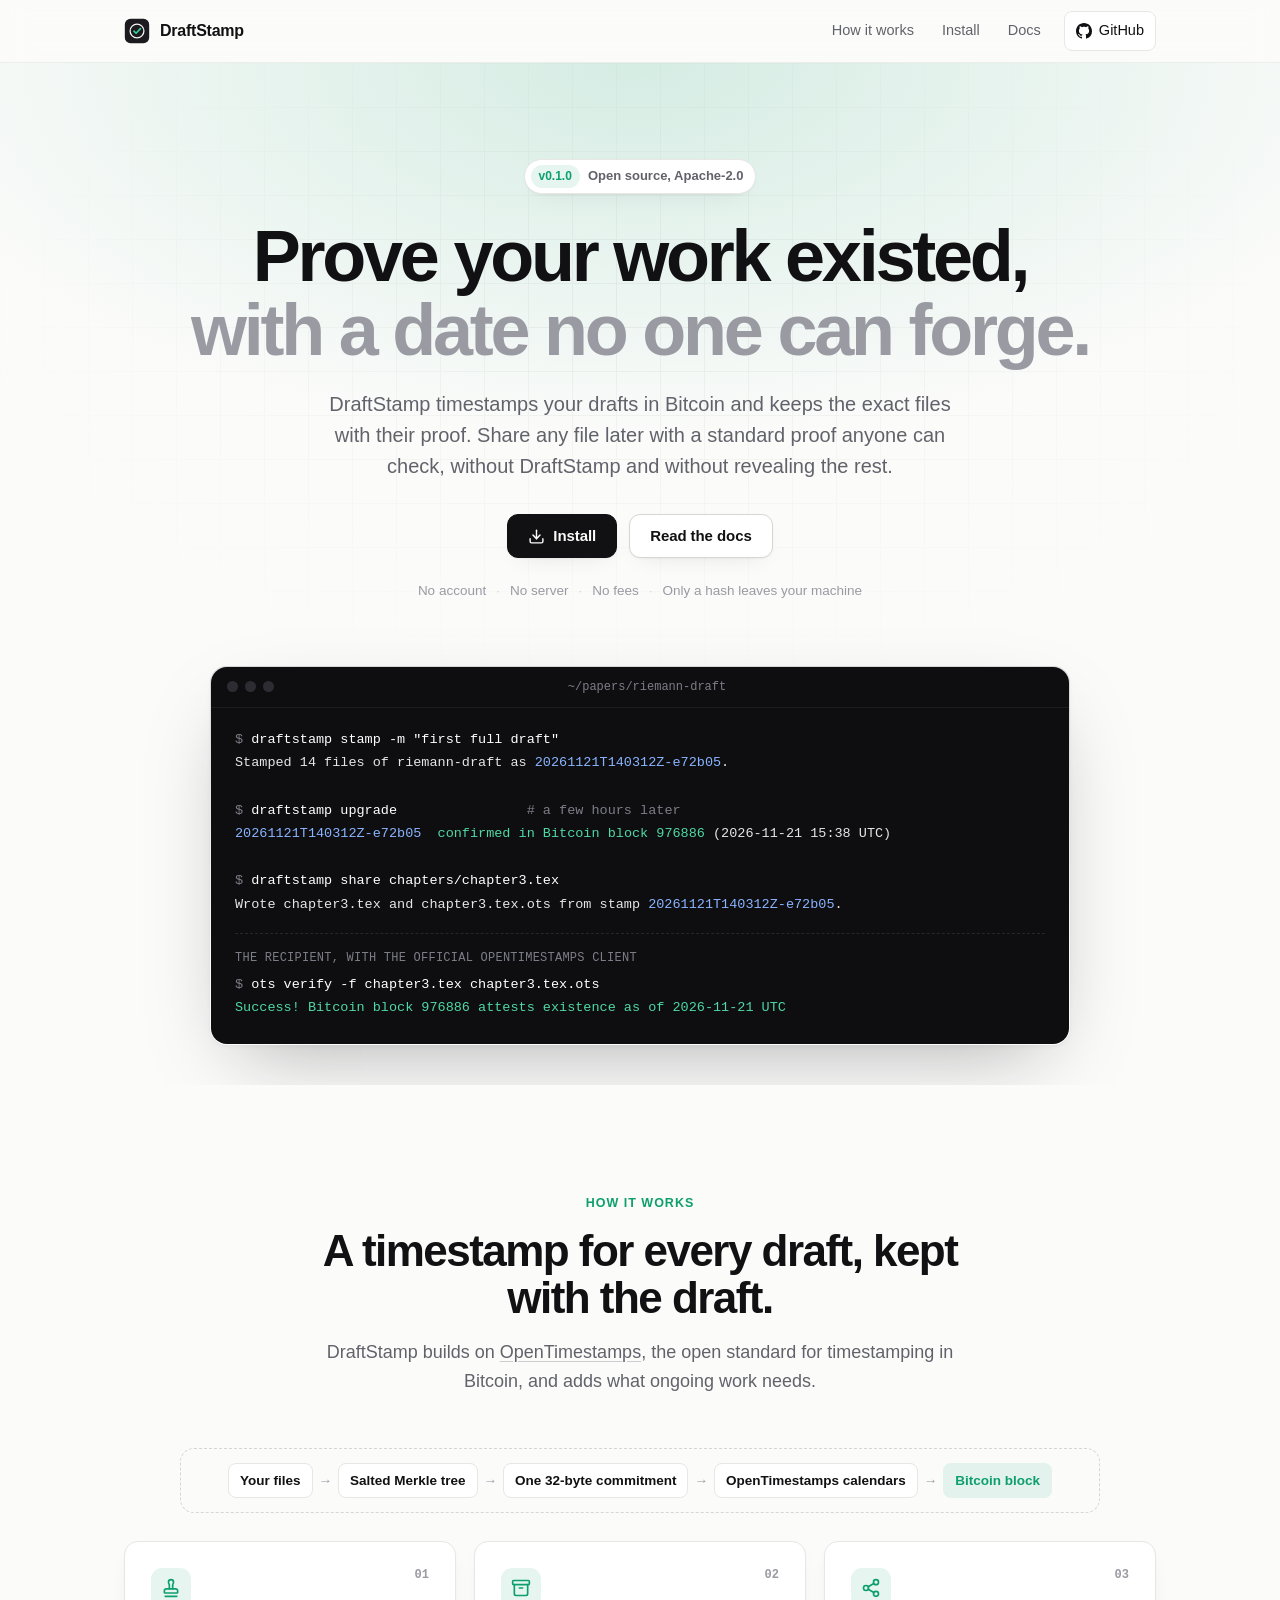
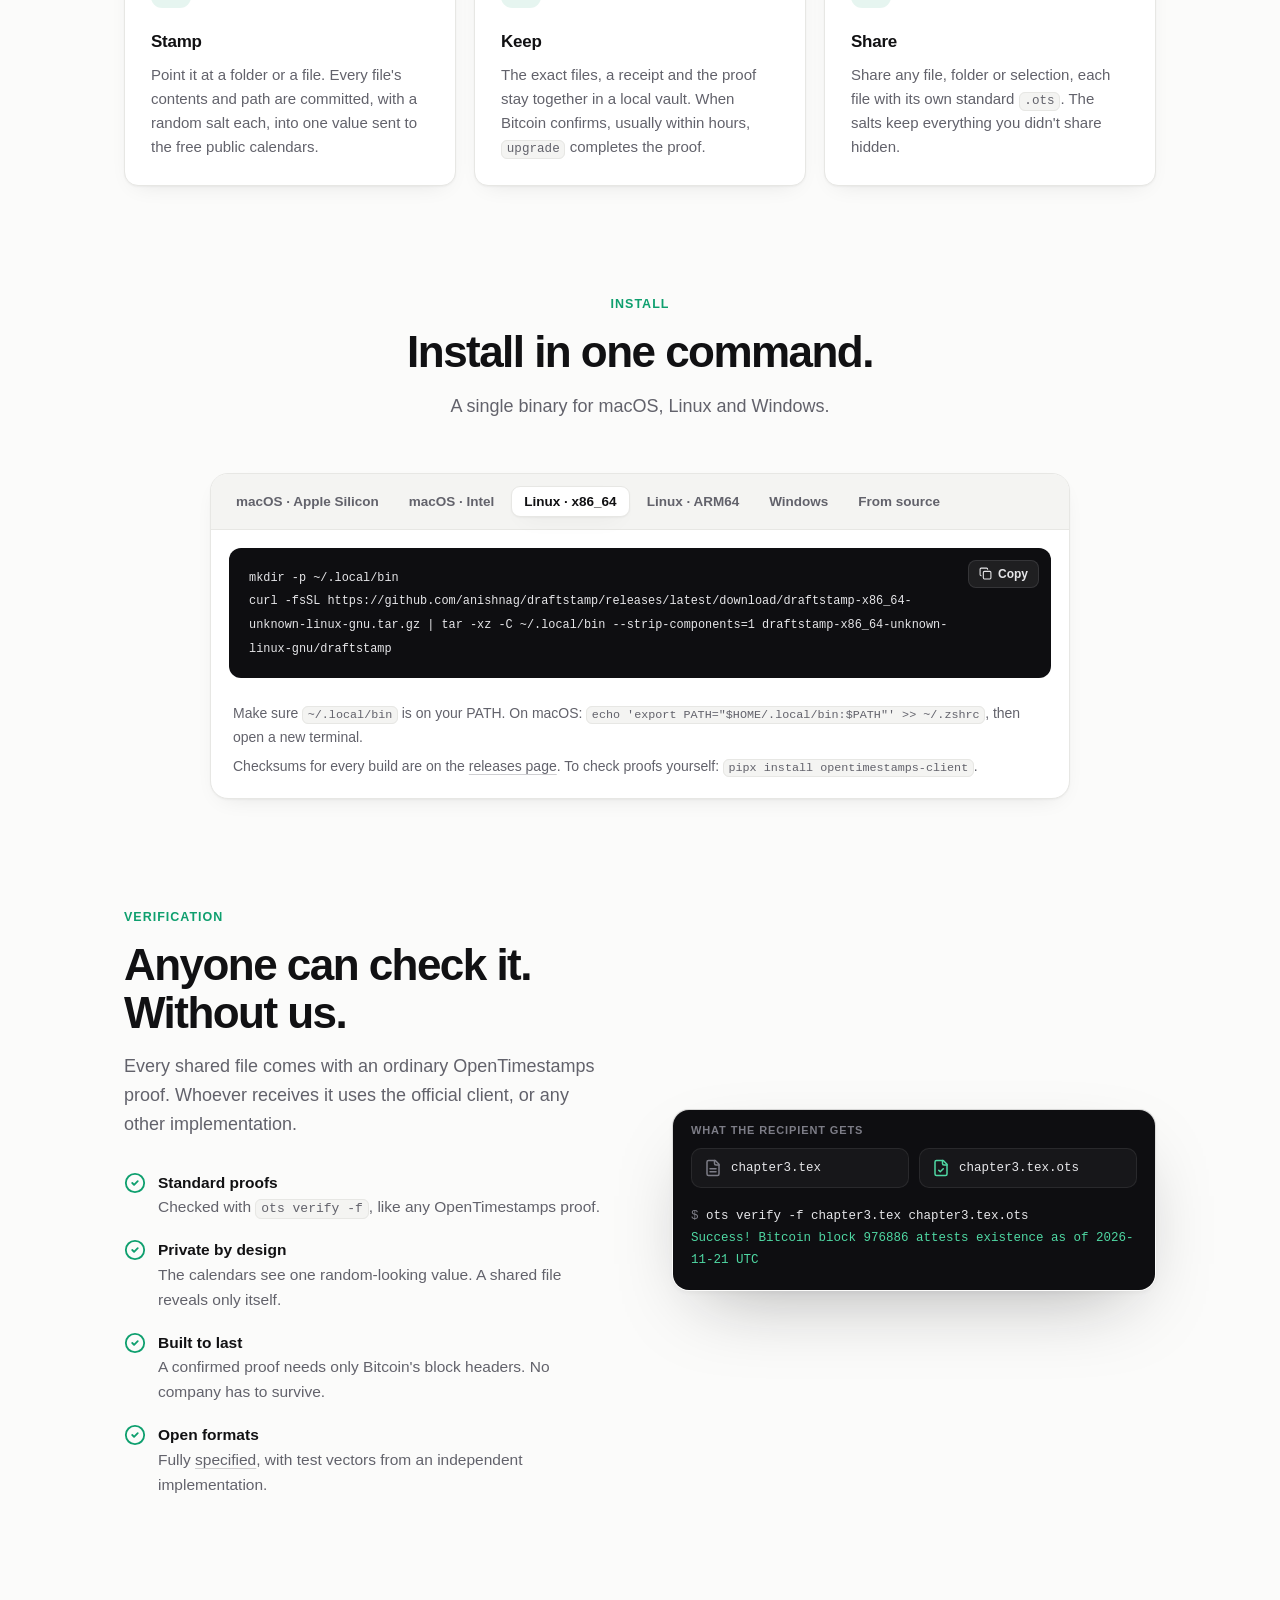
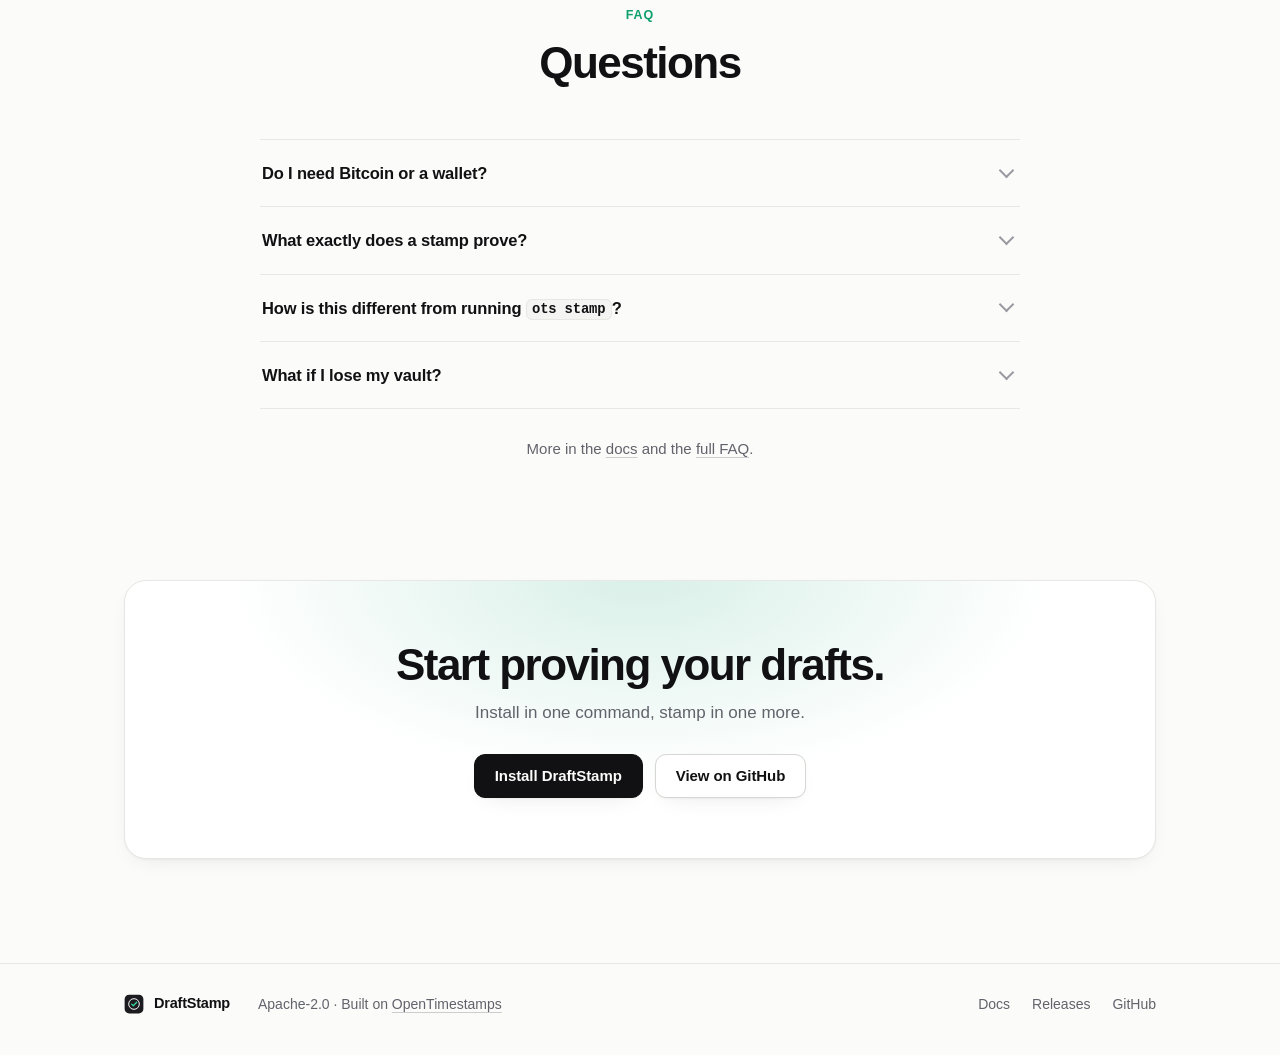
==== commit 21dddeac: "Website: plainer install heading Co-Authored-By: Claude Opus 5.5 <noreply@anthropic.com> Claude-Sess" ====
--- a/site/index.html
+++ b/site/index.html
@@ -97,7 +97,7 @@
     <div class="wrap">
       <div class="section-head center">
         <span class="label">Install</span>
-        <h2>One command. No sudo.</h2>
+        <h2>Install in one command.</h2>
         <p>A single binary for macOS, Linux and Windows.</p>
       </div>
 
